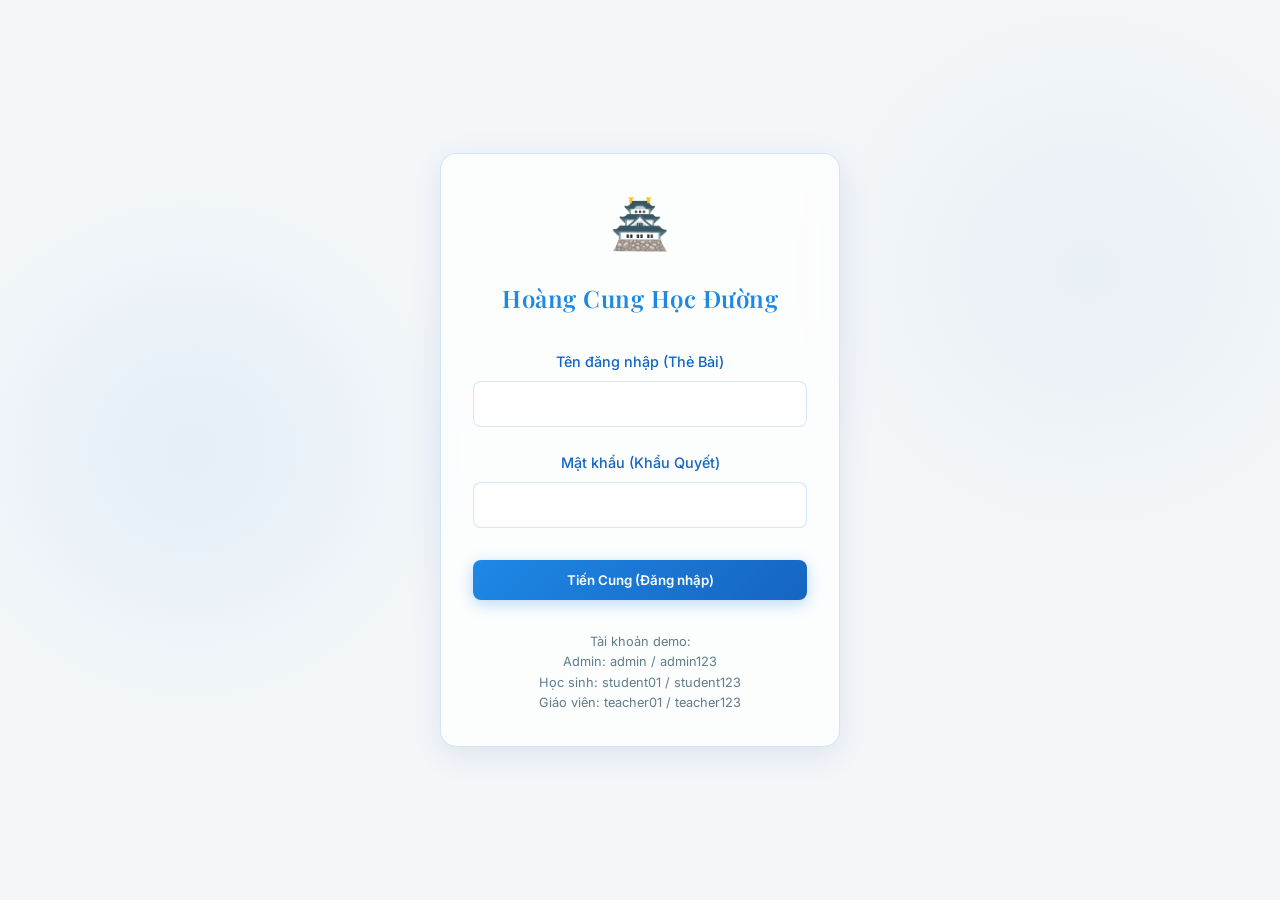
==== frontend/index.html @ 29618800 "Update frontend for Vercel deploy" ====
<!DOCTYPE html>
<html lang="vi">
<head>
    <meta charset="UTF-8">
    <meta name="viewport" content="width=device-width, initial-scale=1.0">
    <title>Đăng Nhập - Hoàng Cung Học Đường</title>
    <link rel="stylesheet" href="css/style.css">
    <style>
        .login-container {
            min-height: 100vh;
            display: flex;
            align-items: center;
            justify-content: center;
        }
        .login-box {
            width: 100%;
            max-width: 400px;
            text-align: center;
        }
        .logo-placeholder {
            font-size: 3rem;
            margin-bottom: 1rem;
        }
        .error-message {
            color: var(--danger);
            background: rgba(220, 53, 69, 0.1);
            padding: 0.75rem;
            border-radius: 8px;
            margin-bottom: 1.5rem;
            display: none;
            font-size: 0.9rem;
        }
    </style>
</head>
<body>

    <div class="login-container">
        <div class="glass-panel login-box animate-fade-in">
            <div class="logo-placeholder">🏯</div>
            <h2 class="mb-2">Hoàng Cung Học Đường</h2>
            
            <div id="errorMsg" class="error-message"></div>

            <form id="loginForm">
                <div class="input-group">
                    <label for="username">Tên đăng nhập (Thẻ Bài)</label>
                    <input type="text" id="username" required autocomplete="username">
                </div>
                
                <div class="input-group mb-2">
                    <label for="password">Mật khẩu (Khẩu Quyết)</label>
                    <input type="password" id="password" required autocomplete="current-password">
                </div>
                
                <button type="submit" class="btn btn-primary" style="width: 100%;">Tiến Cung (Đăng nhập)</button>
            </form>

            <p class="mt-2" style="font-size: 0.8rem; color: var(--text-muted);">
                Tài khoản demo:<br>
                Admin: admin / admin123<br>
                Học sinh: student01 / student123<br>
                Giáo viên: teacher01 / teacher123
            </p>
        </div>
    </div>

    <script src="js/api.js"></script>
    <script src="js/auth.js"></script>
</body>
</html>
---- frontend/css/style.css ----
@import url('https://fonts.googleapis.com/css2?family=Playfair+Display:ital,wght@0,400;0,600;0,700;1,400&family=Inter:wght@300;400;500;600&display=swap');

:root {
    --primary-color: #1E88E5; /* Edu Blue */
    --primary-dark: #1565C0;
    --primary-light: #E3F2FD;
    --bg-dark: #F4F7F9; /* Light Edu background */
    --bg-panel: rgba(255, 255, 255, 0.85);
    --text-main: #2C3E50;
    --text-muted: #607D8B;
    --accent-red: #E74C3C;
    --glass-bg: rgba(255, 255, 255, 0.7);
    --glass-border: rgba(30, 136, 229, 0.2);
    --glass-shadow: 0 8px 32px 0 rgba(31, 38, 135, 0.1);
    --danger: #dc3545;
    --success: #28a745;
}

* {
    margin: 0;
    padding: 0;
    box-sizing: border-box;
}

body {
    font-family: 'Inter', sans-serif;
    background-color: var(--bg-dark);
    background-image: 
        radial-gradient(circle at 15% 50%, rgba(30, 136, 229, 0.08), transparent 25%),
        radial-gradient(circle at 85% 30%, rgba(21, 101, 192, 0.05), transparent 25%);
    background-attachment: fixed;
    color: var(--text-main);
    min-height: 100vh;
    line-height: 1.6;
}

h1, h2, h3, h4, h5, h6 {
    font-family: 'Playfair Display', serif;
    color: var(--primary-color);
    font-weight: 600;
    letter-spacing: 0.5px;
}

/* Glassmorphism Panels */
.glass-panel {
    background: var(--glass-bg);
    backdrop-filter: blur(12px);
    -webkit-backdrop-filter: blur(12px);
    border: 1px solid var(--glass-border);
    box-shadow: var(--glass-shadow);
    border-radius: 16px;
    padding: 2rem;
}

/* Inputs & Buttons */
.input-group {
    margin-bottom: 1.5rem;
}

.input-group label {
    display: block;
    margin-bottom: 0.5rem;
    color: var(--primary-dark);
    font-size: 0.9rem;
    font-weight: 500;
}

input, select, textarea {
    width: 100%;
    padding: 0.75rem 1rem;
    background: rgba(255, 255, 255, 0.9);
    border: 1px solid var(--glass-border);
    border-radius: 8px;
    color: var(--text-main);
    font-family: 'Inter', sans-serif;
    font-size: 1rem;
    transition: all 0.3s ease;
}

input:focus, select:focus, textarea:focus {
    outline: none;
    border-color: var(--primary-color);
    box-shadow: 0 0 0 2px rgba(30, 136, 229, 0.2);
}

.btn {
    display: inline-block;
    padding: 0.75rem 1.5rem;
    border: none;
    border-radius: 8px;
    font-weight: 600;
    cursor: pointer;
    transition: all 0.3s ease;
    font-family: 'Inter', sans-serif;
    text-align: center;
}

.btn-primary {
    background: linear-gradient(135deg, var(--primary-color), var(--primary-dark));
    color: #FFFFFF;
    box-shadow: 0 4px 15px rgba(30, 136, 229, 0.3);
}

.btn-primary:hover {
    transform: translateY(-2px);
    box-shadow: 0 6px 20px rgba(30, 136, 229, 0.4);
    background: linear-gradient(135deg, #42A5F5, var(--primary-color));
}

.btn-secondary {
    background: transparent;
    border: 1px solid var(--primary-color);
    color: var(--primary-color);
}

.btn-secondary:hover {
    background: rgba(30, 136, 229, 0.1);
}

/* Layout */
.app-container {
    display: flex;
    min-height: 100vh;
}

.sidebar {
    width: 260px;
    background: var(--glass-bg);
    backdrop-filter: blur(12px);
    border-right: 1px solid var(--glass-border);
    display: flex;
    flex-direction: column;
}

.sidebar-header {
    padding: 2rem 1.5rem;
    text-align: center;
    border-bottom: 1px solid var(--glass-border);
}

.sidebar-header h2 {
    font-size: 1.5rem;
    margin-bottom: 0.5rem;
}

.sidebar-nav {
    flex: 1;
    padding: 1.5rem 0;
}

.nav-item {
    display: block;
    padding: 0.75rem 1.5rem;
    color: var(--text-muted);
    text-decoration: none;
    transition: all 0.3s;
    border-left: 3px solid transparent;
}

.nav-item:hover, .nav-item.active {
    background: rgba(30, 136, 229, 0.1);
    color: var(--primary-color);
    border-left-color: var(--primary-color);
}

.main-content {
    flex: 1;
    padding: 2rem;
    overflow-y: auto;
}

/* Topbar */
.topbar {
    display: flex;
    justify-content: space-between;
    align-items: center;
    margin-bottom: 2rem;
    padding-bottom: 1rem;
    border-bottom: 1px solid var(--glass-border);
}

.user-profile {
    display: flex;
    align-items: center;
    gap: 1rem;
}

.user-info {
    text-align: right;
}

.user-name {
    font-weight: 600;
    color: var(--primary-light);
}

.user-role {
    font-size: 0.8rem;
    color: var(--text-muted);
}

/* Dashboard Grid */
.grid-cards {
    display: grid;
    grid-template-columns: repeat(auto-fit, minmax(240px, 1fr));
    gap: 1.5rem;
    margin-bottom: 2rem;
}

.stat-card {
    padding: 1.5rem;
    display: flex;
    flex-direction: column;
    gap: 0.5rem;
}

.stat-value {
    font-size: 2.5rem;
    font-family: 'Playfair Display', serif;
    color: var(--primary-color);
    line-height: 1;
}

.stat-label {
    color: var(--text-muted);
    font-size: 0.9rem;
    text-transform: uppercase;
    letter-spacing: 1px;
}

/* Tables */
.table-container {
    overflow-x: auto;
}

table {
    width: 100%;
    border-collapse: collapse;
}

th, td {
    padding: 1rem;
    text-align: left;
    border-bottom: 1px solid rgba(30, 136, 229, 0.1);
}

th {
    color: var(--primary-color);
    font-family: 'Playfair Display', serif;
    font-weight: 600;
    text-transform: uppercase;
    font-size: 0.9rem;
    letter-spacing: 1px;
}

tr:hover td {
    background: rgba(30, 136, 229, 0.05);
}

/* Utilities */
.text-center { text-align: center; }
.mt-1 { margin-top: 1rem; }
.mt-2 { margin-top: 2rem; }
.mb-1 { margin-bottom: 1rem; }
.mb-2 { margin-bottom: 2rem; }
.d-flex { display: flex; }
.justify-between { justify-content: space-between; }
.align-center { align-items: center; }

/* Animations */
@keyframes fadeIn {
    from { opacity: 0; transform: translateY(10px); }
    to { opacity: 1; transform: translateY(0); }
}

.animate-fade-in {
    animation: fadeIn 0.5s ease forwards;
}

/* Rank Badges */
.rank-badge {
    display: inline-flex;
    align-items: center;
    gap: 0.5rem;
    padding: 0.25rem 0.75rem;
    border-radius: 20px;
    font-size: 0.85rem;
    font-weight: 600;
    background: rgba(0, 0, 0, 0.3);
    border: 1px solid;
}
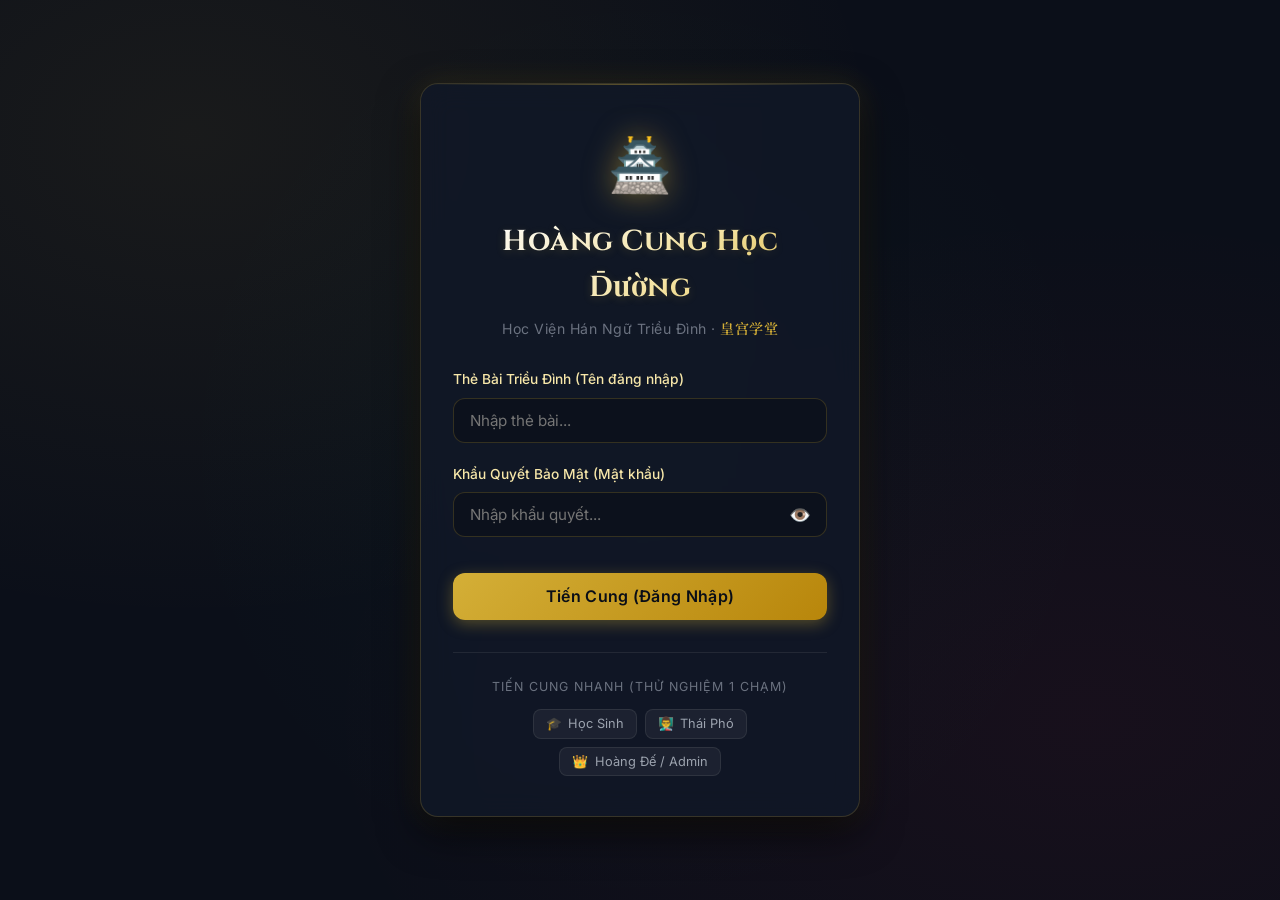
==== commit 91b13682: "feat: overhaul frontend with imperial Chinese theme, full API integration, and mobile responsiveness" ====
--- a/frontend/index.html
+++ b/frontend/index.html
@@ -2,68 +2,184 @@
 <html lang="vi">
 <head>
     <meta charset="UTF-8">
-    <meta name="viewport" content="width=device-width, initial-scale=1.0">
-    <title>Đăng Nhập - Hoàng Cung Học Đường</title>
+    <meta name="viewport" content="width=device-width, initial-scale=1.0, maximum-scale=1.0, user-scalable=no">
+    <title>Tiến Cung - Hoàng Cung Học Đường (Tiếng Trung)</title>
     <link rel="stylesheet" href="css/style.css">
     <style>
-        .login-container {
+        .login-wrapper {
             min-height: 100vh;
             display: flex;
             align-items: center;
             justify-content: center;
+            padding: 1.5rem;
+            position: relative;
         }
-        .login-box {
+
+        .login-card {
             width: 100%;
-            max-width: 400px;
+            max-width: 440px;
+            padding: 2.5rem 2rem;
             text-align: center;
+            background: rgba(17, 24, 39, 0.85);
+            border: 1px solid var(--border-color);
+            box-shadow: 0 15px 40px rgba(0, 0, 0, 0.7), 0 0 30px rgba(212, 175, 55, 0.15);
+            border-radius: var(--radius-lg);
+            position: relative;
         }
-        .logo-placeholder {
-            font-size: 3rem;
-            margin-bottom: 1rem;
+
+        .login-logo {
+            font-size: 3.2rem;
+            margin-bottom: 0.85rem;
+            filter: drop-shadow(0 0 15px rgba(212, 175, 55, 0.5));
+            animation: pulseGlow 3s infinite alternate;
         }
+
+        @keyframes pulseGlow {
+            0% { transform: scale(1); filter: drop-shadow(0 0 10px rgba(212, 175, 55, 0.3)); }
+            100% { transform: scale(1.04); filter: drop-shadow(0 0 20px rgba(212, 175, 55, 0.7)); }
+        }
+
+        .login-card h1 {
+            font-size: 1.8rem;
+            margin-bottom: 0.35rem;
+            background: linear-gradient(135deg, #FFF 10%, var(--gold-light) 60%, var(--gold-primary) 100%);
+            -webkit-background-clip: text;
+            -webkit-text-fill-color: transparent;
+        }
+
+        .login-subtitle {
+            font-size: 0.88rem;
+            color: var(--text-muted);
+            margin-bottom: 1.75rem;
+            letter-spacing: 0.5px;
+        }
+
+        .login-subtitle span {
+            color: var(--gold-primary);
+            font-weight: 600;
+        }
+
         .error-message {
-            color: var(--danger);
-            background: rgba(220, 53, 69, 0.1);
-            padding: 0.75rem;
-            border-radius: 8px;
+            color: #FB7185;
+            background: rgba(225, 29, 72, 0.15);
+            border: 1px solid rgba(225, 29, 72, 0.3);
+            padding: 0.75rem 1rem;
+            border-radius: var(--radius-md);
             margin-bottom: 1.5rem;
             display: none;
-            font-size: 0.9rem;
+            font-size: 0.88rem;
+            text-align: left;
+        }
+
+        .password-container {
+            position: relative;
+        }
+
+        .toggle-password {
+            position: absolute;
+            right: 12px;
+            top: 50%;
+            transform: translateY(-50%);
+            background: none;
+            border: none;
+            color: var(--text-muted);
+            cursor: pointer;
+            font-size: 1.1rem;
+            padding: 4px;
+        }
+
+        .demo-accounts {
+            margin-top: 2rem;
+            padding-top: 1.5rem;
+            border-top: 1px solid var(--border-subtle);
+        }
+
+        .demo-title {
+            font-size: 0.78rem;
+            color: var(--text-muted);
+            text-transform: uppercase;
+            letter-spacing: 1px;
+            margin-bottom: 0.75rem;
+        }
+
+        .demo-badges {
+            display: flex;
+            gap: 0.5rem;
+            justify-content: center;
+            flex-wrap: wrap;
+        }
+
+        .demo-btn {
+            background: rgba(255, 255, 255, 0.05);
+            border: 1px solid var(--border-subtle);
+            color: var(--text-secondary);
+            padding: 0.4rem 0.75rem;
+            border-radius: var(--radius-sm);
+            font-size: 0.8rem;
+            cursor: pointer;
+            transition: all 0.2s;
+            display: flex;
+            align-items: center;
+            gap: 0.4rem;
+        }
+
+        .demo-btn:hover {
+            background: rgba(212, 175, 55, 0.15);
+            border-color: var(--gold-primary);
+            color: var(--gold-light);
+            transform: translateY(-1px);
         }
     </style>
 </head>
 <body>
 
-    <div class="login-container">
-        <div class="glass-panel login-box animate-fade-in">
-            <div class="logo-placeholder">🏯</div>
-            <h2 class="mb-2">Hoàng Cung Học Đường</h2>
-            
+    <div class="login-wrapper">
+        <div class="glass-panel login-card animate-fade-in">
+            <div class="login-logo">🏯</div>
+            <h1>Hoàng Cung Học Đường</h1>
+            <p class="login-subtitle">Học Viện Hán Ngữ Triều Đình · <span class="hanzi">皇宫学堂</span></p>
+
             <div id="errorMsg" class="error-message"></div>
 
             <form id="loginForm">
                 <div class="input-group">
-                    <label for="username">Tên đăng nhập (Thẻ Bài)</label>
-                    <input type="text" id="username" required autocomplete="username">
+                    <label for="username">Thẻ Bài Triều Đình (Tên đăng nhập)</label>
+                    <input type="text" id="username" placeholder="Nhập thẻ bài..." required autocomplete="username">
                 </div>
-                
-                <div class="input-group mb-2">
-                    <label for="password">Mật khẩu (Khẩu Quyết)</label>
-                    <input type="password" id="password" required autocomplete="current-password">
+
+                <div class="input-group">
+                    <label for="password">Khẩu Quyết Bảo Mật (Mật khẩu)</label>
+                    <div class="password-container">
+                        <input type="password" id="password" placeholder="Nhập khẩu quyết..." required autocomplete="current-password">
+                        <button type="button" class="toggle-password" onclick="togglePasswordVisibility()" title="Ẩn/Hiện mật khẩu">
+                            <span id="togglePassIcon">👁️</span>
+                        </button>
+                    </div>
                 </div>
-                
-                <button type="submit" class="btn btn-primary" style="width: 100%;">Tiến Cung (Đăng nhập)</button>
+
+                <button type="submit" class="btn btn-primary btn-block" style="padding: 0.85rem; font-size: 1rem; margin-top: 1rem;">
+                    <span>Tiến Cung (Đăng Nhập)</span>
+                </button>
             </form>
 
-            <p class="mt-2" style="font-size: 0.8rem; color: var(--text-muted);">
-                Tài khoản demo:<br>
-                Admin: admin / admin123<br>
-                Học sinh: student01 / student123<br>
-                Giáo viên: teacher01 / teacher123
-            </p>
+            <div class="demo-accounts">
+                <div class="demo-title">Tiến Cung Nhanh (Thử Nghiệm 1 Chạm)</div>
+                <div class="demo-badges">
+                    <button class="demo-btn" onclick="quickLogin('student01', 'student123')">
+                        <span>🎓</span> Học Sinh
+                    </button>
+                    <button class="demo-btn" onclick="quickLogin('teacher01', 'teacher123')">
+                        <span>👨‍🏫</span> Thái Phó
+                    </button>
+                    <button class="demo-btn" onclick="quickLogin('admin', 'admin123')">
+                        <span>👑</span> Hoàng Đế / Admin
+                    </button>
+                </div>
+            </div>
         </div>
     </div>
 
+    <script src="config.js"></script>
     <script src="js/api.js"></script>
     <script src="js/auth.js"></script>
 </body>
--- a/frontend/css/style.css
+++ b/frontend/css/style.css
@@ -1,291 +1,926 @@
-@import url('https://fonts.googleapis.com/css2?family=Playfair+Display:ital,wght@0,400;0,600;0,700;1,400&family=Inter:wght@300;400;500;600&display=swap');
+@import url('https://fonts.googleapis.com/css2?family=Cinzel:wght@500;600;700;800&family=Inter:wght@300;400;500;600;700&family=Noto+Serif+SC:wght@500;600;700&family=Playfair+Display:ital,wght@0,600;0,700;1,600&display=swap');
 
 :root {
-    --primary-color: #1E88E5; /* Edu Blue */
-    --primary-dark: #1565C0;
-    --primary-light: #E3F2FD;
-    --bg-dark: #F4F7F9; /* Light Edu background */
-    --bg-panel: rgba(255, 255, 255, 0.85);
-    --text-main: #2C3E50;
-    --text-muted: #607D8B;
-    --accent-red: #E74C3C;
-    --glass-bg: rgba(255, 255, 255, 0.7);
-    --glass-border: rgba(30, 136, 229, 0.2);
-    --glass-shadow: 0 8px 32px 0 rgba(31, 38, 135, 0.1);
-    --danger: #dc3545;
-    --success: #28a745;
-}
-
+    /* Imperial Theme Palette */
+    --bg-main: #0B0F19;
+    --bg-secondary: #111827;
+    --bg-card: rgba(17, 24, 39, 0.78);
+    --bg-card-hover: rgba(28, 36, 56, 0.88);
+    --bg-glass: rgba(17, 24, 39, 0.72);
+    --bg-glass-light: rgba(255, 255, 255, 0.05);
+
+    --gold-primary: #D4AF37;
+    --gold-light: #F7E7A9;
+    --gold-dark: #9A7B1C;
+    --gold-glow: rgba(212, 175, 55, 0.35);
+    
+    --crimson: #E11D48;
+    --crimson-glow: rgba(225, 29, 72, 0.3);
+    --jade: #10B981;
+    --jade-glow: rgba(16, 185, 129, 0.25);
+    --amber: #F59E0B;
+    --blue: #3B82F6;
+    --purple: #8B5CF6;
+
+    --text-primary: #F3F4F6;
+    --text-secondary: #9CA3AF;
+    --text-muted: #6B7280;
+    --text-gold: #FCD34D;
+
+    --border-color: rgba(212, 175, 55, 0.2);
+    --border-glow: 0 0 15px rgba(212, 175, 55, 0.15);
+    --border-subtle: rgba(255, 255, 255, 0.08);
+
+    --radius-sm: 8px;
+    --radius-md: 12px;
+    --radius-lg: 18px;
+    --radius-full: 9999px;
+
+    --shadow-sm: 0 2px 8px rgba(0, 0, 0, 0.3);
+    --shadow-md: 0 8px 24px rgba(0, 0, 0, 0.45);
+    --shadow-gold: 0 4px 20px rgba(212, 175, 55, 0.2);
+
+    --sidebar-width: 270px;
+    --topbar-height: 70px;
+    --mobile-nav-height: 64px;
+}
+
+/* Base Reset & Typography */
 * {
     margin: 0;
     padding: 0;
     box-sizing: border-box;
-}
-
-body {
-    font-family: 'Inter', sans-serif;
-    background-color: var(--bg-dark);
+    -webkit-tap-highlight-color: transparent;
+}
+
+html, body {
+    width: 100%;
+    min-height: 100vh;
+    font-family: 'Inter', -apple-system, BlinkMacSystemFont, "Segoe UI", Roboto, sans-serif;
+    background-color: var(--bg-main);
+    color: var(--text-primary);
+    line-height: 1.6;
     background-image: 
-        radial-gradient(circle at 15% 50%, rgba(30, 136, 229, 0.08), transparent 25%),
-        radial-gradient(circle at 85% 30%, rgba(21, 101, 192, 0.05), transparent 25%);
+        radial-gradient(ellipse at 15% 15%, rgba(212, 175, 55, 0.07) 0%, transparent 45%),
+        radial-gradient(ellipse at 85% 80%, rgba(225, 29, 72, 0.06) 0%, transparent 50%),
+        radial-gradient(circle at 50% 50%, rgba(16, 185, 129, 0.03) 0%, transparent 60%);
     background-attachment: fixed;
-    color: var(--text-main);
+    overflow-x: hidden;
+}
+
+h1, h2, h3, h4, h5, h6, .royal-title {
+    font-family: 'Cinzel', 'Playfair Display', serif;
+    font-weight: 700;
+    letter-spacing: 0.5px;
+    color: var(--gold-light);
+    text-shadow: 0 2px 10px rgba(212, 175, 55, 0.2);
+}
+
+.hanzi {
+    font-family: 'Noto Serif SC', serif;
+    font-weight: 600;
+}
+
+a {
+    color: inherit;
+    text-decoration: none;
+}
+
+button, input, select, textarea {
+    font-family: inherit;
+}
+
+/* Glass Panels */
+.glass-panel {
+    background: var(--bg-card);
+    backdrop-filter: blur(14px);
+    -webkit-backdrop-filter: blur(14px);
+    border: 1px solid var(--border-color);
+    box-shadow: var(--shadow-md);
+    border-radius: var(--radius-lg);
+    padding: 1.5rem;
+    position: relative;
+    overflow: hidden;
+    transition: transform 0.25s ease, border-color 0.25s ease, box-shadow 0.25s ease;
+}
+
+.glass-panel::before {
+    content: '';
+    position: absolute;
+    top: 0; left: 0; right: 0;
+    height: 1px;
+    background: linear-gradient(90deg, transparent, rgba(212, 175, 55, 0.4), transparent);
+}
+
+.glass-panel:hover {
+    border-color: rgba(212, 175, 55, 0.35);
+}
+
+/* App Container Layout */
+.app-container {
+    display: flex;
     min-height: 100vh;
-    line-height: 1.6;
-}
-
-h1, h2, h3, h4, h5, h6 {
-    font-family: 'Playfair Display', serif;
-    color: var(--primary-color);
+    width: 100%;
+}
+
+/* Desktop Sidebar */
+.sidebar {
+    width: var(--sidebar-width);
+    background: rgba(13, 17, 26, 0.94);
+    backdrop-filter: blur(18px);
+    -webkit-backdrop-filter: blur(18px);
+    border-right: 1px solid var(--border-color);
+    display: flex;
+    flex-direction: column;
+    position: fixed;
+    top: 0;
+    bottom: 0;
+    left: 0;
+    z-index: 100;
+    transition: transform 0.3s cubic-bezier(0.4, 0, 0.2, 1);
+}
+
+.sidebar-header {
+    padding: 1.75rem 1.5rem;
+    display: flex;
+    align-items: center;
+    gap: 1rem;
+    border-bottom: 1px solid var(--border-subtle);
+    background: linear-gradient(180deg, rgba(212, 175, 55, 0.08) 0%, transparent 100%);
+}
+
+.sidebar-logo-icon {
+    font-size: 2.2rem;
+    filter: drop-shadow(0 0 10px rgba(212, 175, 55, 0.4));
+}
+
+.sidebar-brand h2 {
+    font-size: 1.15rem;
+    line-height: 1.25;
+    background: linear-gradient(135deg, #FFF 20%, var(--gold-light) 60%, var(--gold-primary) 100%);
+    -webkit-background-clip: text;
+    -webkit-text-fill-color: transparent;
+}
+
+.sidebar-brand span {
+    font-size: 0.75rem;
+    color: var(--text-muted);
+    letter-spacing: 1px;
+    text-transform: uppercase;
+}
+
+.sidebar-nav {
+    flex: 1;
+    padding: 1.25rem 0.85rem;
+    display: flex;
+    flex-direction: column;
+    gap: 0.35rem;
+    overflow-y: auto;
+}
+
+.nav-item {
+    display: flex;
+    align-items: center;
+    gap: 0.9rem;
+    padding: 0.85rem 1.1rem;
+    color: var(--text-secondary);
+    border-radius: var(--radius-md);
+    font-weight: 500;
+    font-size: 0.93rem;
+    transition: all 0.2s ease;
+    border: 1px solid transparent;
+}
+
+.nav-item .nav-icon {
+    font-size: 1.25rem;
+    width: 24px;
+    text-align: center;
+}
+
+.nav-item:hover {
+    background: rgba(212, 175, 55, 0.08);
+    color: var(--gold-light);
+    border-color: rgba(212, 175, 55, 0.15);
+    transform: translateX(3px);
+}
+
+.nav-item.active {
+    background: linear-gradient(90deg, rgba(212, 175, 55, 0.18) 0%, rgba(212, 175, 55, 0.05) 100%);
+    color: var(--gold-light);
+    border-color: rgba(212, 175, 55, 0.35);
+    box-shadow: 0 0 15px rgba(212, 175, 55, 0.1);
     font-weight: 600;
+}
+
+.sidebar-footer {
+    padding: 1.2rem;
+    border-top: 1px solid var(--border-subtle);
+}
+
+/* Main Content Area */
+.main-content {
+    flex: 1;
+    margin-left: var(--sidebar-width);
+    padding: 1.75rem 2.25rem 5rem 2.25rem;
+    min-height: 100vh;
+    max-width: 1400px;
+}
+
+/* Topbar */
+.topbar {
+    display: flex;
+    justify-content: space-between;
+    align-items: center;
+    padding-bottom: 1.5rem;
+    margin-bottom: 2rem;
+    border-bottom: 1px solid var(--border-color);
+}
+
+.topbar-left {
+    display: flex;
+    align-items: center;
+    gap: 1rem;
+}
+
+.menu-toggle {
+    display: none;
+    background: rgba(255, 255, 255, 0.06);
+    border: 1px solid var(--border-subtle);
+    color: var(--gold-light);
+    width: 42px;
+    height: 42px;
+    border-radius: var(--radius-md);
+    cursor: pointer;
+    font-size: 1.25rem;
+    align-items: center;
+    justify-content: center;
+}
+
+.topbar-title h1 {
+    font-size: 1.65rem;
+    display: flex;
+    align-items: center;
+    gap: 0.6rem;
+}
+
+.topbar-title p {
+    font-size: 0.85rem;
+    color: var(--text-muted);
+}
+
+.topbar-right {
+    display: flex;
+    align-items: center;
+    gap: 1.2rem;
+}
+
+/* Notifications Button */
+.notif-btn {
+    position: relative;
+    background: rgba(255, 255, 255, 0.06);
+    border: 1px solid var(--border-color);
+    width: 42px;
+    height: 42px;
+    border-radius: 50%;
+    color: var(--gold-light);
+    cursor: pointer;
+    display: flex;
+    align-items: center;
+    justify-content: center;
+    font-size: 1.2rem;
+    transition: all 0.2s;
+}
+
+.notif-btn:hover {
+    background: rgba(212, 175, 55, 0.15);
+    border-color: var(--gold-primary);
+}
+
+.notif-badge {
+    position: absolute;
+    top: -2px;
+    right: -2px;
+    background: var(--crimson);
+    color: #fff;
+    font-size: 0.65rem;
+    font-weight: 700;
+    min-width: 18px;
+    height: 18px;
+    border-radius: 9px;
+    display: flex;
+    align-items: center;
+    justify-content: center;
+    padding: 0 4px;
+    box-shadow: 0 0 8px var(--crimson-glow);
+}
+
+/* User Profile Badge in Topbar */
+.user-profile {
+    display: flex;
+    align-items: center;
+    gap: 0.85rem;
+    background: rgba(255, 255, 255, 0.04);
+    padding: 0.45rem 0.9rem;
+    border-radius: var(--radius-full);
+    border: 1px solid var(--border-subtle);
+}
+
+.user-avatar {
+    width: 38px;
+    height: 38px;
+    border-radius: 50%;
+    background: linear-gradient(135deg, var(--gold-dark), var(--gold-primary));
+    display: flex;
+    align-items: center;
+    justify-content: center;
+    font-size: 1.2rem;
+    border: 2px solid var(--gold-primary);
+    box-shadow: 0 0 10px rgba(212, 175, 55, 0.3);
+}
+
+.user-meta {
+    text-align: right;
+}
+
+.user-meta .name {
+    font-size: 0.9rem;
+    font-weight: 600;
+    color: var(--text-primary);
+}
+
+.user-meta .role {
+    font-size: 0.72rem;
+    color: var(--gold-primary);
+    text-transform: uppercase;
     letter-spacing: 0.5px;
 }
 
-/* Glassmorphism Panels */
-.glass-panel {
-    background: var(--glass-bg);
-    backdrop-filter: blur(12px);
-    -webkit-backdrop-filter: blur(12px);
-    border: 1px solid var(--glass-border);
-    box-shadow: var(--glass-shadow);
-    border-radius: 16px;
-    padding: 2rem;
-}
-
-/* Inputs & Buttons */
+/* Stat Cards Grid */
+.grid-cards {
+    display: grid;
+    grid-template-columns: repeat(auto-fit, minmax(220px, 1fr));
+    gap: 1.25rem;
+    margin-bottom: 2rem;
+}
+
+.stat-card {
+    display: flex;
+    align-items: center;
+    gap: 1.25rem;
+    padding: 1.35rem;
+    position: relative;
+}
+
+.stat-icon {
+    width: 52px;
+    height: 52px;
+    border-radius: var(--radius-md);
+    background: rgba(212, 175, 55, 0.1);
+    border: 1px solid rgba(212, 175, 55, 0.25);
+    display: flex;
+    align-items: center;
+    justify-content: center;
+    font-size: 1.7rem;
+    flex-shrink: 0;
+}
+
+.stat-info {
+    flex: 1;
+}
+
+.stat-label {
+    font-size: 0.8rem;
+    color: var(--text-muted);
+    text-transform: uppercase;
+    letter-spacing: 0.8px;
+    margin-bottom: 0.25rem;
+}
+
+.stat-value {
+    font-size: 2rem;
+    font-family: 'Cinzel', serif;
+    font-weight: 700;
+    color: var(--gold-light);
+    line-height: 1.1;
+}
+
+/* Rank Badge & Crown */
+.rank-badge {
+    display: inline-flex;
+    align-items: center;
+    gap: 0.45rem;
+    padding: 0.3rem 0.85rem;
+    border-radius: var(--radius-full);
+    font-size: 0.85rem;
+    font-weight: 600;
+    background: rgba(212, 175, 55, 0.12);
+    border: 1px solid var(--gold-primary);
+    color: var(--gold-light);
+    box-shadow: 0 0 10px rgba(212, 175, 55, 0.15);
+}
+
+.rank-badge.sm {
+    padding: 0.2rem 0.6rem;
+    font-size: 0.75rem;
+}
+
+/* Buttons */
+.btn {
+    display: inline-flex;
+    align-items: center;
+    justify-content: center;
+    gap: 0.5rem;
+    padding: 0.7rem 1.4rem;
+    font-size: 0.92rem;
+    font-weight: 600;
+    border-radius: var(--radius-md);
+    border: none;
+    cursor: pointer;
+    transition: all 0.2s ease;
+    text-decoration: none;
+    letter-spacing: 0.3px;
+}
+
+.btn:active {
+    transform: scale(0.97);
+}
+
+.btn-primary {
+    background: linear-gradient(135deg, #D4AF37 0%, #B8860B 100%);
+    color: #0A0E17;
+    box-shadow: 0 4px 15px rgba(212, 175, 55, 0.35);
+}
+
+.btn-primary:hover {
+    background: linear-gradient(135deg, #F3E5AB 0%, #D4AF37 100%);
+    box-shadow: 0 6px 20px rgba(212, 175, 55, 0.5);
+    transform: translateY(-2px);
+}
+
+.btn-secondary {
+    background: rgba(255, 255, 255, 0.06);
+    border: 1px solid var(--border-color);
+    color: var(--gold-light);
+}
+
+.btn-secondary:hover {
+    background: rgba(212, 175, 55, 0.12);
+    border-color: var(--gold-primary);
+    color: #FFF;
+}
+
+.btn-danger {
+    background: linear-gradient(135deg, #E11D48 0%, #9F1239 100%);
+    color: #FFF;
+    box-shadow: 0 4px 15px var(--crimson-glow);
+}
+
+.btn-danger:hover {
+    background: linear-gradient(135deg, #F43F5E 0%, #E11D48 100%);
+}
+
+.btn-success {
+    background: linear-gradient(135deg, #10B981 0%, #047857 100%);
+    color: #FFF;
+    box-shadow: 0 4px 15px var(--jade-glow);
+}
+
+.btn-sm {
+    padding: 0.4rem 0.85rem;
+    font-size: 0.82rem;
+    border-radius: var(--radius-sm);
+}
+
+.btn-block {
+    width: 100%;
+}
+
+/* Inputs & Form Elements */
 .input-group {
-    margin-bottom: 1.5rem;
+    margin-bottom: 1.25rem;
+    text-align: left;
 }
 
 .input-group label {
     display: block;
-    margin-bottom: 0.5rem;
-    color: var(--primary-dark);
-    font-size: 0.9rem;
+    margin-bottom: 0.45rem;
+    font-size: 0.86rem;
     font-weight: 500;
-}
-
-input, select, textarea {
+    color: var(--gold-light);
+}
+
+input[type="text"],
+input[type="password"],
+input[type="number"],
+input[type="date"],
+input[type="datetime-local"],
+select,
+textarea {
     width: 100%;
     padding: 0.75rem 1rem;
-    background: rgba(255, 255, 255, 0.9);
-    border: 1px solid var(--glass-border);
-    border-radius: 8px;
-    color: var(--text-main);
-    font-family: 'Inter', sans-serif;
-    font-size: 1rem;
-    transition: all 0.3s ease;
+    background: rgba(13, 17, 26, 0.75);
+    border: 1px solid var(--border-color);
+    border-radius: var(--radius-md);
+    color: var(--text-primary);
+    font-size: 0.95rem;
+    outline: none;
+    transition: all 0.25s ease;
 }
 
 input:focus, select:focus, textarea:focus {
-    outline: none;
-    border-color: var(--primary-color);
-    box-shadow: 0 0 0 2px rgba(30, 136, 229, 0.2);
-}
-
-.btn {
-    display: inline-block;
-    padding: 0.75rem 1.5rem;
-    border: none;
-    border-radius: 8px;
-    font-weight: 600;
-    cursor: pointer;
-    transition: all 0.3s ease;
-    font-family: 'Inter', sans-serif;
-    text-align: center;
-}
-
-.btn-primary {
-    background: linear-gradient(135deg, var(--primary-color), var(--primary-dark));
-    color: #FFFFFF;
-    box-shadow: 0 4px 15px rgba(30, 136, 229, 0.3);
-}
-
-.btn-primary:hover {
-    transform: translateY(-2px);
-    box-shadow: 0 6px 20px rgba(30, 136, 229, 0.4);
-    background: linear-gradient(135deg, #42A5F5, var(--primary-color));
-}
-
-.btn-secondary {
-    background: transparent;
-    border: 1px solid var(--primary-color);
-    color: var(--primary-color);
-}
-
-.btn-secondary:hover {
-    background: rgba(30, 136, 229, 0.1);
-}
-
-/* Layout */
-.app-container {
-    display: flex;
-    min-height: 100vh;
-}
-
-.sidebar {
-    width: 260px;
-    background: var(--glass-bg);
-    backdrop-filter: blur(12px);
-    border-right: 1px solid var(--glass-border);
-    display: flex;
-    flex-direction: column;
-}
-
-.sidebar-header {
-    padding: 2rem 1.5rem;
-    text-align: center;
-    border-bottom: 1px solid var(--glass-border);
-}
-
-.sidebar-header h2 {
-    font-size: 1.5rem;
-    margin-bottom: 0.5rem;
-}
-
-.sidebar-nav {
-    flex: 1;
-    padding: 1.5rem 0;
-}
-
-.nav-item {
-    display: block;
-    padding: 0.75rem 1.5rem;
-    color: var(--text-muted);
-    text-decoration: none;
-    transition: all 0.3s;
-    border-left: 3px solid transparent;
-}
-
-.nav-item:hover, .nav-item.active {
-    background: rgba(30, 136, 229, 0.1);
-    color: var(--primary-color);
-    border-left-color: var(--primary-color);
-}
-
-.main-content {
-    flex: 1;
-    padding: 2rem;
-    overflow-y: auto;
-}
-
-/* Topbar */
-.topbar {
-    display: flex;
-    justify-content: space-between;
-    align-items: center;
-    margin-bottom: 2rem;
-    padding-bottom: 1rem;
-    border-bottom: 1px solid var(--glass-border);
-}
-
-.user-profile {
-    display: flex;
-    align-items: center;
-    gap: 1rem;
-}
-
-.user-info {
-    text-align: right;
-}
-
-.user-name {
-    font-weight: 600;
-    color: var(--primary-light);
-}
-
-.user-role {
-    font-size: 0.8rem;
-    color: var(--text-muted);
-}
-
-/* Dashboard Grid */
-.grid-cards {
-    display: grid;
-    grid-template-columns: repeat(auto-fit, minmax(240px, 1fr));
-    gap: 1.5rem;
-    margin-bottom: 2rem;
-}
-
-.stat-card {
-    padding: 1.5rem;
-    display: flex;
-    flex-direction: column;
-    gap: 0.5rem;
-}
-
-.stat-value {
-    font-size: 2.5rem;
-    font-family: 'Playfair Display', serif;
-    color: var(--primary-color);
-    line-height: 1;
-}
-
-.stat-label {
-    color: var(--text-muted);
-    font-size: 0.9rem;
-    text-transform: uppercase;
-    letter-spacing: 1px;
+    border-color: var(--gold-primary);
+    box-shadow: 0 0 12px var(--gold-glow);
+    background: rgba(13, 17, 26, 0.95);
+}
+
+select option {
+    background: var(--bg-secondary);
+    color: var(--text-primary);
 }
 
 /* Tables */
 .table-container {
+    width: 100%;
     overflow-x: auto;
+    -webkit-overflow-scrolling: touch;
+    border-radius: var(--radius-md);
+    border: 1px solid var(--border-subtle);
 }
 
 table {
     width: 100%;
     border-collapse: collapse;
-}
-
-th, td {
-    padding: 1rem;
     text-align: left;
-    border-bottom: 1px solid rgba(30, 136, 229, 0.1);
+    white-space: nowrap;
+}
+
+thead {
+    background: rgba(212, 175, 55, 0.08);
 }
 
 th {
-    color: var(--primary-color);
-    font-family: 'Playfair Display', serif;
+    padding: 1rem 1.1rem;
+    font-family: 'Cinzel', serif;
+    font-size: 0.85rem;
     font-weight: 600;
-    text-transform: uppercase;
-    font-size: 0.9rem;
-    letter-spacing: 1px;
-}
-
-tr:hover td {
-    background: rgba(30, 136, 229, 0.05);
-}
-
-/* Utilities */
+    color: var(--gold-light);
+    letter-spacing: 0.5px;
+    border-bottom: 1px solid var(--border-color);
+}
+
+td {
+    padding: 1rem 1.1rem;
+    font-size: 0.92rem;
+    border-bottom: 1px solid var(--border-subtle);
+    color: var(--text-primary);
+}
+
+tbody tr {
+    transition: background-color 0.15s ease;
+}
+
+tbody tr:hover {
+    background: rgba(212, 175, 55, 0.05);
+}
+
+tbody tr:last-child td {
+    border-bottom: none;
+}
+
+/* Status Badges */
+.badge {
+    display: inline-flex;
+    align-items: center;
+    gap: 0.35rem;
+    padding: 0.25rem 0.65rem;
+    border-radius: var(--radius-full);
+    font-size: 0.78rem;
+    font-weight: 600;
+}
+
+.badge-success { background: rgba(16, 185, 129, 0.15); color: #34D399; border: 1px solid rgba(16, 185, 129, 0.3); }
+.badge-warning { background: rgba(245, 158, 11, 0.15); color: #FBBF24; border: 1px solid rgba(245, 158, 11, 0.3); }
+.badge-danger { background: rgba(225, 29, 72, 0.15); color: #FB7185; border: 1px solid rgba(225, 29, 72, 0.3); }
+.badge-info { background: rgba(59, 130, 246, 0.15); color: #60A5FA; border: 1px solid rgba(59, 130, 246, 0.3); }
+.badge-gold { background: rgba(212, 175, 55, 0.18); color: var(--gold-light); border: 1px solid var(--gold-primary); }
+
+/* Progress Bar */
+.progress-container {
+    width: 100%;
+    height: 10px;
+    background: rgba(255, 255, 255, 0.08);
+    border-radius: var(--radius-full);
+    overflow: hidden;
+    position: relative;
+    border: 1px solid var(--border-subtle);
+}
+
+.progress-bar-fill {
+    height: 100%;
+    background: linear-gradient(90deg, #D4AF37, #FBBF24);
+    box-shadow: 0 0 10px rgba(212, 175, 55, 0.5);
+    border-radius: var(--radius-full);
+    transition: width 1s cubic-bezier(0.4, 0, 0.2, 1);
+}
+
+/* Modals */
+.modal-overlay {
+    display: none;
+    position: fixed;
+    top: 0; left: 0; right: 0; bottom: 0;
+    background: rgba(5, 8, 15, 0.85);
+    backdrop-filter: blur(10px);
+    -webkit-backdrop-filter: blur(10px);
+    z-index: 1000;
+    align-items: center;
+    justify-content: center;
+    padding: 1.5rem;
+    animation: fadeIn 0.2s ease;
+}
+
+.modal-content {
+    background: var(--bg-secondary);
+    border: 1px solid var(--gold-primary);
+    border-radius: var(--radius-lg);
+    width: 100%;
+    max-width: 650px;
+    max-height: 90vh;
+    overflow-y: auto;
+    padding: 2rem;
+    box-shadow: 0 20px 50px rgba(0, 0, 0, 0.7), 0 0 25px rgba(212, 175, 55, 0.2);
+    position: relative;
+    animation: slideUp 0.25s cubic-bezier(0.16, 1, 0.3, 1);
+}
+
+.modal-header {
+    display: flex;
+    justify-content: space-between;
+    align-items: center;
+    margin-bottom: 1.5rem;
+    padding-bottom: 0.85rem;
+    border-bottom: 1px solid var(--border-color);
+}
+
+.modal-header h2 {
+    font-size: 1.4rem;
+}
+
+.modal-close-btn {
+    background: transparent;
+    border: none;
+    color: var(--text-muted);
+    font-size: 1.5rem;
+    cursor: pointer;
+    line-height: 1;
+    transition: color 0.2s;
+}
+
+.modal-close-btn:hover {
+    color: var(--crimson);
+}
+
+/* Tabs */
+.tabs-nav {
+    display: flex;
+    gap: 0.5rem;
+    border-bottom: 1px solid var(--border-color);
+    margin-bottom: 1.5rem;
+    overflow-x: auto;
+    padding-bottom: 0.25rem;
+}
+
+.tab-btn {
+    background: transparent;
+    border: none;
+    padding: 0.75rem 1.25rem;
+    color: var(--text-secondary);
+    font-weight: 600;
+    font-size: 0.95rem;
+    cursor: pointer;
+    border-bottom: 2px solid transparent;
+    transition: all 0.2s;
+    white-space: nowrap;
+}
+
+.tab-btn:hover {
+    color: var(--gold-light);
+}
+
+.tab-btn.active {
+    color: var(--gold-light);
+    border-bottom-color: var(--gold-primary);
+    text-shadow: 0 0 10px rgba(212, 175, 55, 0.3);
+}
+
+.tab-content {
+    display: none;
+}
+
+.tab-content.active {
+    display: block;
+    animation: fadeIn 0.3s ease;
+}
+
+/* Toast Notifications Container */
+#toastContainer {
+    position: fixed;
+    top: 20px;
+    right: 20px;
+    z-index: 9999;
+    display: flex;
+    flex-direction: column;
+    gap: 0.75rem;
+    max-width: 380px;
+    width: calc(100% - 40px);
+    pointer-events: none;
+}
+
+.toast {
+    background: rgba(17, 24, 39, 0.95);
+    border: 1px solid var(--border-color);
+    border-radius: var(--radius-md);
+    padding: 0.9rem 1.2rem;
+    color: var(--text-primary);
+    box-shadow: 0 10px 30px rgba(0, 0, 0, 0.5);
+    backdrop-filter: blur(12px);
+    display: flex;
+    align-items: center;
+    gap: 0.8rem;
+    pointer-events: auto;
+    animation: toastIn 0.3s cubic-bezier(0.16, 1, 0.3, 1) forwards;
+    transition: all 0.25s ease;
+}
+
+.toast.toast-success { border-color: var(--jade); }
+.toast.toast-success .toast-icon { color: var(--jade); }
+.toast.toast-error { border-color: var(--crimson); }
+.toast.toast-error .toast-icon { color: var(--crimson); }
+.toast.toast-info { border-color: var(--gold-primary); }
+.toast.toast-info .toast-icon { color: var(--gold-primary); }
+
+.toast-body {
+    flex: 1;
+    font-size: 0.88rem;
+}
+
+/* Mobile Bottom Navigation Bar */
+.mobile-bottom-nav {
+    display: none;
+    position: fixed;
+    bottom: 0;
+    left: 0;
+    right: 0;
+    height: var(--mobile-nav-height);
+    background: rgba(13, 17, 26, 0.96);
+    backdrop-filter: blur(20px);
+    -webkit-backdrop-filter: blur(20px);
+    border-top: 1px solid var(--border-color);
+    z-index: 95;
+    justify-content: space-around;
+    align-items: center;
+    padding: 0 0.5rem;
+}
+
+.mobile-nav-link {
+    display: flex;
+    flex-direction: column;
+    align-items: center;
+    justify-content: center;
+    gap: 0.2rem;
+    color: var(--text-muted);
+    font-size: 0.72rem;
+    font-weight: 500;
+    padding: 0.4rem 0.6rem;
+    border-radius: var(--radius-sm);
+    transition: color 0.2s;
+    min-width: 55px;
+}
+
+.mobile-nav-link .nav-icon {
+    font-size: 1.25rem;
+}
+
+.mobile-nav-link.active, .mobile-nav-link:hover {
+    color: var(--gold-light);
+}
+
+.mobile-nav-link.active .nav-icon {
+    filter: drop-shadow(0 0 6px rgba(212, 175, 55, 0.5));
+}
+
+/* Backdrop for Mobile Drawer */
+.drawer-backdrop {
+    display: none;
+    position: fixed;
+    top: 0; left: 0; right: 0; bottom: 0;
+    background: rgba(0, 0, 0, 0.6);
+    backdrop-filter: blur(4px);
+    z-index: 99;
+}
+
+.drawer-backdrop.active {
+    display: block;
+}
+
+/* Animations */
+@keyframes fadeIn {
+    from { opacity: 0; }
+    to { opacity: 1; }
+}
+
+@keyframes slideUp {
+    from { opacity: 0; transform: translateY(20px); }
+    to { opacity: 1; transform: translateY(0); }
+}
+
+@keyframes toastIn {
+    from { opacity: 0; transform: translateX(50px); }
+    to { opacity: 1; transform: translateX(0); }
+}
+
+.animate-fade-in {
+    animation: fadeIn 0.4s ease forwards;
+}
+
+/* Flex & Utility */
+.d-flex { display: flex; }
+.flex-column { flex-direction: column; }
+.justify-between { justify-content: space-between; }
+.justify-center { justify-content: center; }
+.align-center { align-items: center; }
+.gap-1 { gap: 1rem; }
+.gap-2 { gap: 2rem; }
 .text-center { text-align: center; }
+.text-right { text-align: right; }
+.w-full { width: 100%; }
 .mt-1 { margin-top: 1rem; }
 .mt-2 { margin-top: 2rem; }
 .mb-1 { margin-bottom: 1rem; }
 .mb-2 { margin-bottom: 2rem; }
-.d-flex { display: flex; }
-.justify-between { justify-content: space-between; }
-.align-center { align-items: center; }
-
-/* Animations */
-@keyframes fadeIn {
-    from { opacity: 0; transform: translateY(10px); }
-    to { opacity: 1; transform: translateY(0); }
-}
-
-.animate-fade-in {
-    animation: fadeIn 0.5s ease forwards;
-}
-
-/* Rank Badges */
-.rank-badge {
-    display: inline-flex;
-    align-items: center;
-    gap: 0.5rem;
-    padding: 0.25rem 0.75rem;
-    border-radius: 20px;
-    font-size: 0.85rem;
-    font-weight: 600;
-    background: rgba(0, 0, 0, 0.3);
-    border: 1px solid;
-}
+
+/* Responsive Media Queries (Mobile & Tablet) */
+@media (max-width: 992px) {
+    .sidebar {
+        transform: translateX(-100%);
+    }
+
+    .sidebar.open {
+        transform: translateX(0);
+    }
+
+    .main-content {
+        margin-left: 0;
+        padding: 1.25rem 1.25rem 5.5rem 1.25rem;
+    }
+
+    .menu-toggle {
+        display: flex;
+    }
+
+    .mobile-bottom-nav {
+        display: flex;
+    }
+}
+
+@media (max-width: 640px) {
+    .topbar-title h1 {
+        font-size: 1.3rem;
+    }
+
+    .user-meta {
+        display: none;
+    }
+
+    .grid-cards {
+        grid-template-columns: 1fr;
+        gap: 0.85rem;
+    }
+
+    .glass-panel {
+        padding: 1.1rem;
+        border-radius: var(--radius-md);
+    }
+
+    .stat-card {
+        padding: 1rem;
+    }
+
+    .stat-value {
+        font-size: 1.6rem;
+    }
+
+    .modal-content {
+        padding: 1.25rem;
+        border-radius: var(--radius-md);
+    }
+
+    .btn {
+        padding: 0.6rem 1.1rem;
+        font-size: 0.88rem;
+    }
+
+    th, td {
+        padding: 0.75rem 0.65rem;
+        font-size: 0.85rem;
+    }
+}
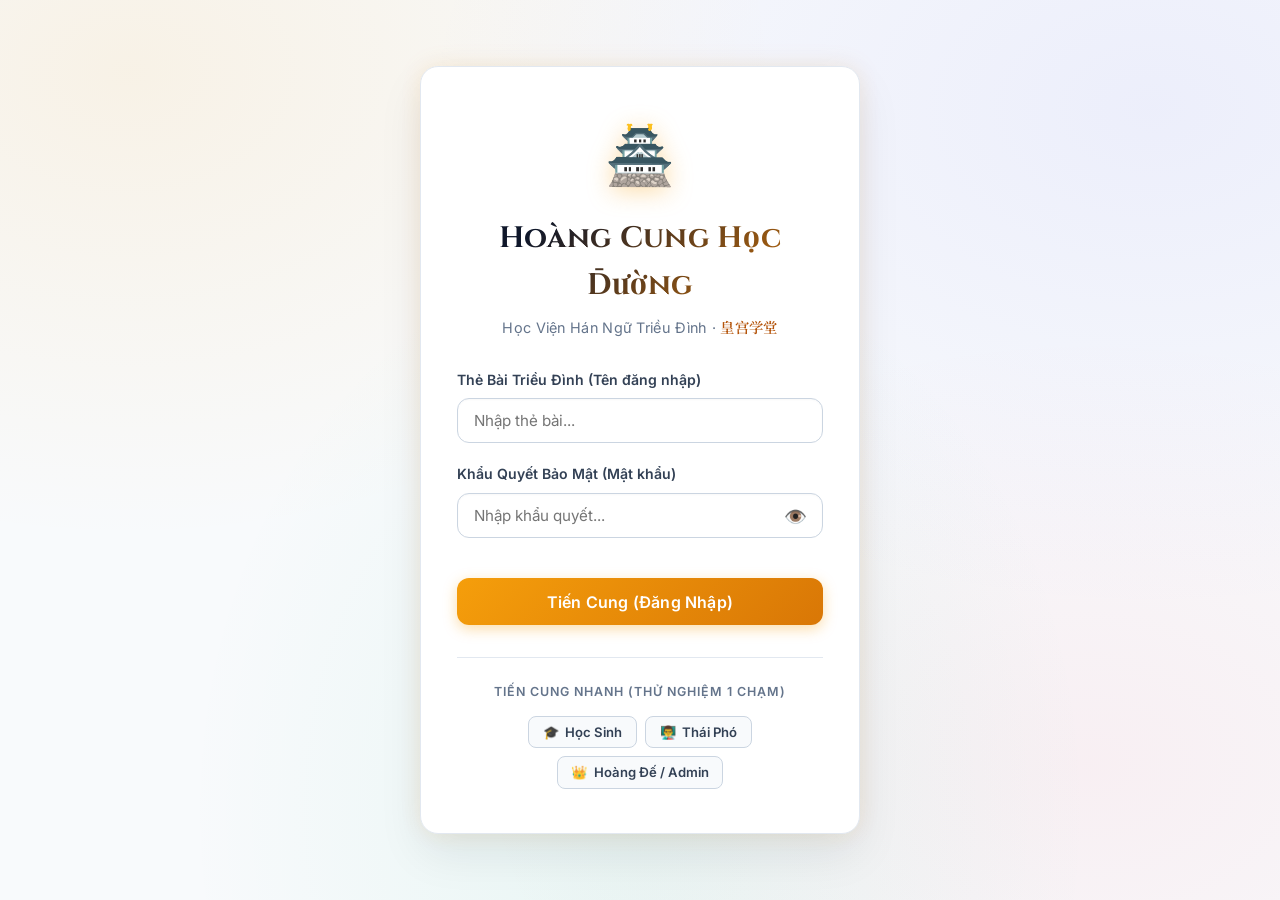
==== commit c26dad8d: "style: switch to bright, youthful, and vibrant theme with crisp cards and warm amber gold accents" ====
--- a/frontend/index.html
+++ b/frontend/index.html
@@ -18,57 +18,58 @@
         .login-card {
             width: 100%;
             max-width: 440px;
-            padding: 2.5rem 2rem;
+            padding: 2.75rem 2.25rem;
             text-align: center;
-            background: rgba(17, 24, 39, 0.85);
+            background: #FFFFFF;
             border: 1px solid var(--border-color);
-            box-shadow: 0 15px 40px rgba(0, 0, 0, 0.7), 0 0 30px rgba(212, 175, 55, 0.15);
+            box-shadow: 0 20px 45px rgba(15, 23, 42, 0.08), 0 0 25px rgba(245, 158, 11, 0.12);
             border-radius: var(--radius-lg);
             position: relative;
         }
 
         .login-logo {
-            font-size: 3.2rem;
+            font-size: 3.5rem;
             margin-bottom: 0.85rem;
-            filter: drop-shadow(0 0 15px rgba(212, 175, 55, 0.5));
+            filter: drop-shadow(0 4px 12px rgba(245, 158, 11, 0.35));
             animation: pulseGlow 3s infinite alternate;
         }
 
         @keyframes pulseGlow {
-            0% { transform: scale(1); filter: drop-shadow(0 0 10px rgba(212, 175, 55, 0.3)); }
-            100% { transform: scale(1.04); filter: drop-shadow(0 0 20px rgba(212, 175, 55, 0.7)); }
+            0% { transform: scale(1); filter: drop-shadow(0 2px 8px rgba(245, 158, 11, 0.25)); }
+            100% { transform: scale(1.05); filter: drop-shadow(0 6px 18px rgba(245, 158, 11, 0.45)); }
         }
 
         .login-card h1 {
-            font-size: 1.8rem;
+            font-size: 1.85rem;
             margin-bottom: 0.35rem;
-            background: linear-gradient(135deg, #FFF 10%, var(--gold-light) 60%, var(--gold-primary) 100%);
+            background: linear-gradient(135deg, #0F172A 20%, #D97706 100%);
             -webkit-background-clip: text;
             -webkit-text-fill-color: transparent;
         }
 
         .login-subtitle {
-            font-size: 0.88rem;
+            font-size: 0.9rem;
             color: var(--text-muted);
-            margin-bottom: 1.75rem;
-            letter-spacing: 0.5px;
+            margin-bottom: 1.85rem;
+            letter-spacing: 0.3px;
         }
 
         .login-subtitle span {
-            color: var(--gold-primary);
+            color: var(--gold-light);
             font-weight: 600;
         }
 
         .error-message {
-            color: #FB7185;
-            background: rgba(225, 29, 72, 0.15);
-            border: 1px solid rgba(225, 29, 72, 0.3);
+            color: #DC2626;
+            background: #FEF2F2;
+            border: 1px solid #FECACA;
             padding: 0.75rem 1rem;
             border-radius: var(--radius-md);
             margin-bottom: 1.5rem;
             display: none;
             font-size: 0.88rem;
             text-align: left;
+            font-weight: 500;
         }
 
         .password-container {
@@ -84,14 +85,14 @@
             border: none;
             color: var(--text-muted);
             cursor: pointer;
-            font-size: 1.1rem;
+            font-size: 1.15rem;
             padding: 4px;
         }
 
         .demo-accounts {
             margin-top: 2rem;
             padding-top: 1.5rem;
-            border-top: 1px solid var(--border-subtle);
+            border-top: 1px solid var(--border-color);
         }
 
         .demo-title {
@@ -99,7 +100,8 @@
             color: var(--text-muted);
             text-transform: uppercase;
             letter-spacing: 1px;
-            margin-bottom: 0.75rem;
+            margin-bottom: 0.85rem;
+            font-weight: 600;
         }
 
         .demo-badges {
@@ -110,12 +112,13 @@
         }
 
         .demo-btn {
-            background: rgba(255, 255, 255, 0.05);
-            border: 1px solid var(--border-subtle);
-            color: var(--text-secondary);
-            padding: 0.4rem 0.75rem;
+            background: #F8FAFC;
+            border: 1px solid #CBD5E1;
+            color: #334155;
+            padding: 0.45rem 0.85rem;
             border-radius: var(--radius-sm);
-            font-size: 0.8rem;
+            font-size: 0.82rem;
+            font-weight: 600;
             cursor: pointer;
             transition: all 0.2s;
             display: flex;
@@ -124,10 +127,11 @@
         }
 
         .demo-btn:hover {
-            background: rgba(212, 175, 55, 0.15);
-            border-color: var(--gold-primary);
-            color: var(--gold-light);
+            background: #FFFBEB;
+            border-color: #FCD34D;
+            color: #92400E;
             transform: translateY(-1px);
+            box-shadow: 0 2px 6px rgba(245, 158, 11, 0.15);
         }
     </style>
 </head>
@@ -157,7 +161,7 @@
                     </div>
                 </div>
 
-                <button type="submit" class="btn btn-primary btn-block" style="padding: 0.85rem; font-size: 1rem; margin-top: 1rem;">
+                <button type="submit" class="btn btn-primary btn-block" style="padding: 0.85rem; font-size: 1rem; margin-top: 1.25rem;">
                     <span>Tiến Cung (Đăng Nhập)</span>
                 </button>
             </form>
--- a/frontend/css/style.css
+++ b/frontend/css/style.css
@@ -1,44 +1,47 @@
-@import url('https://fonts.googleapis.com/css2?family=Cinzel:wght@500;600;700;800&family=Inter:wght@300;400;500;600;700&family=Noto+Serif+SC:wght@500;600;700&family=Playfair+Display:ital,wght@0,600;0,700;1,600&display=swap');
+@import url('https://fonts.googleapis.com/css2?family=Cinzel:wght@600;700;800&family=Inter:wght@300;400;500;600;700&family=Noto+Serif+SC:wght@500;600;700&family=Playfair+Display:ital,wght@0,600;0,700;1,600&display=swap');
 
 :root {
-    /* Imperial Theme Palette */
-    --bg-main: #0B0F19;
-    --bg-secondary: #111827;
-    --bg-card: rgba(17, 24, 39, 0.78);
-    --bg-card-hover: rgba(28, 36, 56, 0.88);
-    --bg-glass: rgba(17, 24, 39, 0.72);
-    --bg-glass-light: rgba(255, 255, 255, 0.05);
-
-    --gold-primary: #D4AF37;
-    --gold-light: #F7E7A9;
-    --gold-dark: #9A7B1C;
-    --gold-glow: rgba(212, 175, 55, 0.35);
+    /* Youthful, Bright Imperial Education Palette */
+    --bg-main: #F8FAFC;
+    --bg-secondary: #FFFFFF;
+    --bg-card: #FFFFFF;
+    --bg-card-hover: #FFFFFF;
+    --bg-glass: rgba(255, 255, 255, 0.94);
+    --bg-glass-light: rgba(255, 255, 255, 0.8);
+
+    --gold-primary: #D97706;  /* Warm imperial amber-gold */
+    --gold-bright: #F59E0B;   /* Cheerful bright gold */
+    --gold-light: #B45309;    /* High-contrast amber for text */
+    --gold-subtle: #FEF3C7;   /* Soft golden background */
+    --gold-glow: rgba(245, 158, 11, 0.22);
     
     --crimson: #E11D48;
-    --crimson-glow: rgba(225, 29, 72, 0.3);
-    --jade: #10B981;
-    --jade-glow: rgba(16, 185, 129, 0.25);
-    --amber: #F59E0B;
-    --blue: #3B82F6;
-    --purple: #8B5CF6;
-
-    --text-primary: #F3F4F6;
-    --text-secondary: #9CA3AF;
-    --text-muted: #6B7280;
-    --text-gold: #FCD34D;
-
-    --border-color: rgba(212, 175, 55, 0.2);
-    --border-glow: 0 0 15px rgba(212, 175, 55, 0.15);
-    --border-subtle: rgba(255, 255, 255, 0.08);
+    --crimson-subtle: #FFE4E6;
+    --jade: #059669;
+    --jade-subtle: #D1FAE5;
+    --amber: #D97706;
+    --blue: #2563EB;
+    --blue-subtle: #DBEAFE;
+    --purple: #7C3AED;
+    --purple-subtle: #EDE9FE;
+
+    --text-primary: #0F172A;   /* Crisp slate for readability */
+    --text-secondary: #334155;
+    --text-muted: #64748B;
+    --text-gold: #92400E;
+
+    --border-color: #E2E8F0;
+    --border-gold: rgba(245, 158, 11, 0.35);
+    --border-subtle: #F1F5F9;
 
     --radius-sm: 8px;
     --radius-md: 12px;
     --radius-lg: 18px;
     --radius-full: 9999px;
 
-    --shadow-sm: 0 2px 8px rgba(0, 0, 0, 0.3);
-    --shadow-md: 0 8px 24px rgba(0, 0, 0, 0.45);
-    --shadow-gold: 0 4px 20px rgba(212, 175, 55, 0.2);
+    --shadow-sm: 0 1px 3px rgba(15, 23, 42, 0.05), 0 1px 2px rgba(15, 23, 42, 0.03);
+    --shadow-md: 0 10px 25px -5px rgba(15, 23, 42, 0.06), 0 8px 10px -6px rgba(15, 23, 42, 0.04);
+    --shadow-gold: 0 8px 25px rgba(245, 158, 11, 0.2);
 
     --sidebar-width: 270px;
     --topbar-height: 70px;
@@ -61,9 +64,10 @@
     color: var(--text-primary);
     line-height: 1.6;
     background-image: 
-        radial-gradient(ellipse at 15% 15%, rgba(212, 175, 55, 0.07) 0%, transparent 45%),
-        radial-gradient(ellipse at 85% 80%, rgba(225, 29, 72, 0.06) 0%, transparent 50%),
-        radial-gradient(circle at 50% 50%, rgba(16, 185, 129, 0.03) 0%, transparent 60%);
+        radial-gradient(ellipse at 10% 8%, rgba(245, 158, 11, 0.09) 0%, transparent 40%),
+        radial-gradient(ellipse at 90% 12%, rgba(99, 102, 241, 0.08) 0%, transparent 45%),
+        radial-gradient(ellipse at 50% 90%, rgba(16, 185, 129, 0.07) 0%, transparent 50%),
+        radial-gradient(ellipse at 85% 85%, rgba(244, 63, 94, 0.06) 0%, transparent 40%);
     background-attachment: fixed;
     overflow-x: hidden;
 }
@@ -71,14 +75,14 @@
 h1, h2, h3, h4, h5, h6, .royal-title {
     font-family: 'Cinzel', 'Playfair Display', serif;
     font-weight: 700;
-    letter-spacing: 0.5px;
-    color: var(--gold-light);
-    text-shadow: 0 2px 10px rgba(212, 175, 55, 0.2);
+    letter-spacing: 0.3px;
+    color: #1E293B;
 }
 
 .hanzi {
     font-family: 'Noto Serif SC', serif;
     font-weight: 600;
+    color: var(--gold-light);
 }
 
 a {
@@ -90,11 +94,11 @@
     font-family: inherit;
 }
 
-/* Glass Panels */
+/* Glass & Card Panels */
 .glass-panel {
     background: var(--bg-card);
-    backdrop-filter: blur(14px);
-    -webkit-backdrop-filter: blur(14px);
+    backdrop-filter: blur(12px);
+    -webkit-backdrop-filter: blur(12px);
     border: 1px solid var(--border-color);
     box-shadow: var(--shadow-md);
     border-radius: var(--radius-lg);
@@ -104,16 +108,9 @@
     transition: transform 0.25s ease, border-color 0.25s ease, box-shadow 0.25s ease;
 }
 
-.glass-panel::before {
-    content: '';
-    position: absolute;
-    top: 0; left: 0; right: 0;
-    height: 1px;
-    background: linear-gradient(90deg, transparent, rgba(212, 175, 55, 0.4), transparent);
-}
-
 .glass-panel:hover {
-    border-color: rgba(212, 175, 55, 0.35);
+    border-color: rgba(245, 158, 11, 0.4);
+    box-shadow: 0 15px 35px -5px rgba(15, 23, 42, 0.08);
 }
 
 /* App Container Layout */
@@ -126,7 +123,7 @@
 /* Desktop Sidebar */
 .sidebar {
     width: var(--sidebar-width);
-    background: rgba(13, 17, 26, 0.94);
+    background: rgba(255, 255, 255, 0.96);
     backdrop-filter: blur(18px);
     -webkit-backdrop-filter: blur(18px);
     border-right: 1px solid var(--border-color);
@@ -138,6 +135,7 @@
     left: 0;
     z-index: 100;
     transition: transform 0.3s cubic-bezier(0.4, 0, 0.2, 1);
+    box-shadow: 4px 0 20px rgba(0, 0, 0, 0.02);
 }
 
 .sidebar-header {
@@ -145,27 +143,28 @@
     display: flex;
     align-items: center;
     gap: 1rem;
-    border-bottom: 1px solid var(--border-subtle);
-    background: linear-gradient(180deg, rgba(212, 175, 55, 0.08) 0%, transparent 100%);
+    border-bottom: 1px solid var(--border-color);
+    background: linear-gradient(180deg, #FFFBEB 0%, rgba(255, 255, 255, 0.8) 100%);
 }
 
 .sidebar-logo-icon {
     font-size: 2.2rem;
-    filter: drop-shadow(0 0 10px rgba(212, 175, 55, 0.4));
+    filter: drop-shadow(0 2px 8px rgba(245, 158, 11, 0.3));
 }
 
 .sidebar-brand h2 {
-    font-size: 1.15rem;
-    line-height: 1.25;
-    background: linear-gradient(135deg, #FFF 20%, var(--gold-light) 60%, var(--gold-primary) 100%);
+    font-size: 1.2rem;
+    line-height: 1.2;
+    background: linear-gradient(135deg, #0F172A 20%, #D97706 100%);
     -webkit-background-clip: text;
     -webkit-text-fill-color: transparent;
 }
 
 .sidebar-brand span {
-    font-size: 0.75rem;
+    font-size: 0.76rem;
     color: var(--text-muted);
-    letter-spacing: 1px;
+    letter-spacing: 0.8px;
+    font-weight: 600;
     text-transform: uppercase;
 }
 
@@ -198,23 +197,23 @@
 }
 
 .nav-item:hover {
-    background: rgba(212, 175, 55, 0.08);
+    background: #FFFBEB;
     color: var(--gold-light);
-    border-color: rgba(212, 175, 55, 0.15);
+    border-color: #FDE68A;
     transform: translateX(3px);
 }
 
 .nav-item.active {
-    background: linear-gradient(90deg, rgba(212, 175, 55, 0.18) 0%, rgba(212, 175, 55, 0.05) 100%);
-    color: var(--gold-light);
-    border-color: rgba(212, 175, 55, 0.35);
-    box-shadow: 0 0 15px rgba(212, 175, 55, 0.1);
+    background: linear-gradient(90deg, #FEF3C7 0%, #FFFBEB 100%);
+    color: #92400E;
+    border-color: #FCD34D;
+    box-shadow: 0 2px 10px rgba(245, 158, 11, 0.15);
     font-weight: 600;
 }
 
 .sidebar-footer {
     padding: 1.2rem;
-    border-top: 1px solid var(--border-subtle);
+    border-top: 1px solid var(--border-color);
 }
 
 /* Main Content Area */
@@ -244,9 +243,9 @@
 
 .menu-toggle {
     display: none;
-    background: rgba(255, 255, 255, 0.06);
-    border: 1px solid var(--border-subtle);
-    color: var(--gold-light);
+    background: #FFFFFF;
+    border: 1px solid var(--border-color);
+    color: var(--gold-primary);
     width: 42px;
     height: 42px;
     border-radius: var(--radius-md);
@@ -254,6 +253,7 @@
     font-size: 1.25rem;
     align-items: center;
     justify-content: center;
+    box-shadow: var(--shadow-sm);
 }
 
 .topbar-title h1 {
@@ -261,10 +261,11 @@
     display: flex;
     align-items: center;
     gap: 0.6rem;
+    color: #0F172A;
 }
 
 .topbar-title p {
-    font-size: 0.85rem;
+    font-size: 0.88rem;
     color: var(--text-muted);
 }
 
@@ -277,23 +278,25 @@
 /* Notifications Button */
 .notif-btn {
     position: relative;
-    background: rgba(255, 255, 255, 0.06);
+    background: #FFFFFF;
     border: 1px solid var(--border-color);
     width: 42px;
     height: 42px;
     border-radius: 50%;
-    color: var(--gold-light);
+    color: #334155;
     cursor: pointer;
     display: flex;
     align-items: center;
     justify-content: center;
     font-size: 1.2rem;
     transition: all 0.2s;
+    box-shadow: var(--shadow-sm);
 }
 
 .notif-btn:hover {
-    background: rgba(212, 175, 55, 0.15);
-    border-color: var(--gold-primary);
+    background: #FFFBEB;
+    border-color: #F59E0B;
+    color: var(--gold-primary);
 }
 
 .notif-badge {
@@ -311,7 +314,7 @@
     align-items: center;
     justify-content: center;
     padding: 0 4px;
-    box-shadow: 0 0 8px var(--crimson-glow);
+    box-shadow: 0 2px 6px rgba(225, 29, 72, 0.4);
 }
 
 /* User Profile Badge in Topbar */
@@ -319,23 +322,25 @@
     display: flex;
     align-items: center;
     gap: 0.85rem;
-    background: rgba(255, 255, 255, 0.04);
-    padding: 0.45rem 0.9rem;
+    background: #FFFFFF;
+    padding: 0.45rem 0.95rem;
     border-radius: var(--radius-full);
-    border: 1px solid var(--border-subtle);
+    border: 1px solid var(--border-color);
+    box-shadow: var(--shadow-sm);
 }
 
 .user-avatar {
     width: 38px;
     height: 38px;
     border-radius: 50%;
-    background: linear-gradient(135deg, var(--gold-dark), var(--gold-primary));
+    background: linear-gradient(135deg, #F59E0B, #D97706);
     display: flex;
     align-items: center;
     justify-content: center;
-    font-size: 1.2rem;
-    border: 2px solid var(--gold-primary);
-    box-shadow: 0 0 10px rgba(212, 175, 55, 0.3);
+    font-size: 1.15rem;
+    color: #FFFFFF;
+    font-weight: 700;
+    box-shadow: 0 2px 8px rgba(245, 158, 11, 0.35);
 }
 
 .user-meta {
@@ -349,8 +354,9 @@
 }
 
 .user-meta .role {
-    font-size: 0.72rem;
-    color: var(--gold-primary);
+    font-size: 0.74rem;
+    color: var(--gold-light);
+    font-weight: 600;
     text-transform: uppercase;
     letter-spacing: 0.5px;
 }
@@ -369,14 +375,16 @@
     gap: 1.25rem;
     padding: 1.35rem;
     position: relative;
+    background: #FFFFFF;
+    border: 1px solid var(--border-color);
 }
 
 .stat-icon {
     width: 52px;
     height: 52px;
     border-radius: var(--radius-md);
-    background: rgba(212, 175, 55, 0.1);
-    border: 1px solid rgba(212, 175, 55, 0.25);
+    background: #FFFBEB;
+    border: 1px solid #FDE68A;
     display: flex;
     align-items: center;
     justify-content: center;
@@ -393,6 +401,7 @@
     color: var(--text-muted);
     text-transform: uppercase;
     letter-spacing: 0.8px;
+    font-weight: 600;
     margin-bottom: 0.25rem;
 }
 
@@ -400,7 +409,7 @@
     font-size: 2rem;
     font-family: 'Cinzel', serif;
     font-weight: 700;
-    color: var(--gold-light);
+    color: #0F172A;
     line-height: 1.1;
 }
 
@@ -413,15 +422,15 @@
     border-radius: var(--radius-full);
     font-size: 0.85rem;
     font-weight: 600;
-    background: rgba(212, 175, 55, 0.12);
-    border: 1px solid var(--gold-primary);
-    color: var(--gold-light);
-    box-shadow: 0 0 10px rgba(212, 175, 55, 0.15);
+    background: #FFFBEB;
+    border: 1px solid #FCD34D;
+    color: #92400E;
+    box-shadow: 0 1px 3px rgba(245, 158, 11, 0.1);
 }
 
 .rank-badge.sm {
-    padding: 0.2rem 0.6rem;
-    font-size: 0.75rem;
+    padding: 0.2rem 0.65rem;
+    font-size: 0.78rem;
 }
 
 /* Buttons */
@@ -438,7 +447,7 @@
     cursor: pointer;
     transition: all 0.2s ease;
     text-decoration: none;
-    letter-spacing: 0.3px;
+    letter-spacing: 0.2px;
 }
 
 .btn:active {
@@ -446,43 +455,44 @@
 }
 
 .btn-primary {
-    background: linear-gradient(135deg, #D4AF37 0%, #B8860B 100%);
-    color: #0A0E17;
-    box-shadow: 0 4px 15px rgba(212, 175, 55, 0.35);
+    background: linear-gradient(135deg, #F59E0B 0%, #D97706 100%);
+    color: #FFFFFF;
+    box-shadow: 0 4px 14px rgba(245, 158, 11, 0.35);
 }
 
 .btn-primary:hover {
-    background: linear-gradient(135deg, #F3E5AB 0%, #D4AF37 100%);
-    box-shadow: 0 6px 20px rgba(212, 175, 55, 0.5);
+    background: linear-gradient(135deg, #FBBF24 0%, #F59E0B 100%);
+    box-shadow: 0 6px 18px rgba(245, 158, 11, 0.45);
     transform: translateY(-2px);
 }
 
 .btn-secondary {
-    background: rgba(255, 255, 255, 0.06);
-    border: 1px solid var(--border-color);
-    color: var(--gold-light);
+    background: #FFFFFF;
+    border: 1px solid #CBD5E1;
+    color: #334155;
+    box-shadow: var(--shadow-sm);
 }
 
 .btn-secondary:hover {
-    background: rgba(212, 175, 55, 0.12);
-    border-color: var(--gold-primary);
+    background: #F8FAFC;
+    border-color: #94A3B8;
+    color: #0F172A;
+}
+
+.btn-danger {
+    background: linear-gradient(135deg, #F43F5E 0%, #E11D48 100%);
     color: #FFF;
-}
-
-.btn-danger {
-    background: linear-gradient(135deg, #E11D48 0%, #9F1239 100%);
+    box-shadow: 0 4px 14px rgba(225, 29, 72, 0.3);
+}
+
+.btn-danger:hover {
+    background: linear-gradient(135deg, #FB7185 0%, #F43F5E 100%);
+}
+
+.btn-success {
+    background: linear-gradient(135deg, #10B981 0%, #059669 100%);
     color: #FFF;
-    box-shadow: 0 4px 15px var(--crimson-glow);
-}
-
-.btn-danger:hover {
-    background: linear-gradient(135deg, #F43F5E 0%, #E11D48 100%);
-}
-
-.btn-success {
-    background: linear-gradient(135deg, #10B981 0%, #047857 100%);
-    color: #FFF;
-    box-shadow: 0 4px 15px var(--jade-glow);
+    box-shadow: 0 4px 14px rgba(16, 185, 129, 0.3);
 }
 
 .btn-sm {
@@ -504,9 +514,9 @@
 .input-group label {
     display: block;
     margin-bottom: 0.45rem;
-    font-size: 0.86rem;
-    font-weight: 500;
-    color: var(--gold-light);
+    font-size: 0.88rem;
+    font-weight: 600;
+    color: #334155;
 }
 
 input[type="text"],
@@ -518,23 +528,24 @@
 textarea {
     width: 100%;
     padding: 0.75rem 1rem;
-    background: rgba(13, 17, 26, 0.75);
-    border: 1px solid var(--border-color);
+    background: #FFFFFF;
+    border: 1px solid #CBD5E1;
     border-radius: var(--radius-md);
     color: var(--text-primary);
     font-size: 0.95rem;
     outline: none;
     transition: all 0.25s ease;
+    box-shadow: inset 0 1px 2px rgba(0, 0, 0, 0.03);
 }
 
 input:focus, select:focus, textarea:focus {
-    border-color: var(--gold-primary);
-    box-shadow: 0 0 12px var(--gold-glow);
-    background: rgba(13, 17, 26, 0.95);
+    border-color: #F59E0B;
+    box-shadow: 0 0 0 3px rgba(245, 158, 11, 0.18);
+    background: #FFFFFF;
 }
 
 select option {
-    background: var(--bg-secondary);
+    background: #FFFFFF;
     color: var(--text-primary);
 }
 
@@ -544,7 +555,8 @@
     overflow-x: auto;
     -webkit-overflow-scrolling: touch;
     border-radius: var(--radius-md);
-    border: 1px solid var(--border-subtle);
+    border: 1px solid var(--border-color);
+    background: #FFFFFF;
 }
 
 table {
@@ -555,23 +567,23 @@
 }
 
 thead {
-    background: rgba(212, 175, 55, 0.08);
+    background: #F8FAFC;
 }
 
 th {
-    padding: 1rem 1.1rem;
+    padding: 0.9rem 1.1rem;
     font-family: 'Cinzel', serif;
     font-size: 0.85rem;
-    font-weight: 600;
-    color: var(--gold-light);
+    font-weight: 700;
+    color: #475569;
     letter-spacing: 0.5px;
     border-bottom: 1px solid var(--border-color);
 }
 
 td {
-    padding: 1rem 1.1rem;
+    padding: 0.95rem 1.1rem;
     font-size: 0.92rem;
-    border-bottom: 1px solid var(--border-subtle);
+    border-bottom: 1px solid var(--border-color);
     color: var(--text-primary);
 }
 
@@ -580,7 +592,7 @@
 }
 
 tbody tr:hover {
-    background: rgba(212, 175, 55, 0.05);
+    background: #FFFBEB;
 }
 
 tbody tr:last-child td {
@@ -598,27 +610,26 @@
     font-weight: 600;
 }
 
-.badge-success { background: rgba(16, 185, 129, 0.15); color: #34D399; border: 1px solid rgba(16, 185, 129, 0.3); }
-.badge-warning { background: rgba(245, 158, 11, 0.15); color: #FBBF24; border: 1px solid rgba(245, 158, 11, 0.3); }
-.badge-danger { background: rgba(225, 29, 72, 0.15); color: #FB7185; border: 1px solid rgba(225, 29, 72, 0.3); }
-.badge-info { background: rgba(59, 130, 246, 0.15); color: #60A5FA; border: 1px solid rgba(59, 130, 246, 0.3); }
-.badge-gold { background: rgba(212, 175, 55, 0.18); color: var(--gold-light); border: 1px solid var(--gold-primary); }
+.badge-success { background: #ECFDF5; color: #059669; border: 1px solid #A7F3D0; }
+.badge-warning { background: #FFFBEB; color: #D97706; border: 1px solid #FDE68A; }
+.badge-danger { background: #FEF2F2; color: #DC2626; border: 1px solid #FECACA; }
+.badge-info { background: #EFF6FF; color: #2563EB; border: 1px solid #BFDBFE; }
+.badge-gold { background: #FFFBEB; color: #92400E; border: 1px solid #FCD34D; }
 
 /* Progress Bar */
 .progress-container {
     width: 100%;
     height: 10px;
-    background: rgba(255, 255, 255, 0.08);
+    background: #E2E8F0;
     border-radius: var(--radius-full);
     overflow: hidden;
     position: relative;
-    border: 1px solid var(--border-subtle);
 }
 
 .progress-bar-fill {
     height: 100%;
-    background: linear-gradient(90deg, #D4AF37, #FBBF24);
-    box-shadow: 0 0 10px rgba(212, 175, 55, 0.5);
+    background: linear-gradient(90deg, #F59E0B, #FBBF24);
+    box-shadow: 0 0 10px rgba(245, 158, 11, 0.4);
     border-radius: var(--radius-full);
     transition: width 1s cubic-bezier(0.4, 0, 0.2, 1);
 }
@@ -628,9 +639,9 @@
     display: none;
     position: fixed;
     top: 0; left: 0; right: 0; bottom: 0;
-    background: rgba(5, 8, 15, 0.85);
-    backdrop-filter: blur(10px);
-    -webkit-backdrop-filter: blur(10px);
+    background: rgba(15, 23, 42, 0.45);
+    backdrop-filter: blur(8px);
+    -webkit-backdrop-filter: blur(8px);
     z-index: 1000;
     align-items: center;
     justify-content: center;
@@ -639,15 +650,15 @@
 }
 
 .modal-content {
-    background: var(--bg-secondary);
-    border: 1px solid var(--gold-primary);
+    background: #FFFFFF;
+    border: 1px solid var(--border-color);
     border-radius: var(--radius-lg);
     width: 100%;
     max-width: 650px;
     max-height: 90vh;
     overflow-y: auto;
     padding: 2rem;
-    box-shadow: 0 20px 50px rgba(0, 0, 0, 0.7), 0 0 25px rgba(212, 175, 55, 0.2);
+    box-shadow: 0 25px 50px -12px rgba(15, 23, 42, 0.25);
     position: relative;
     animation: slideUp 0.25s cubic-bezier(0.16, 1, 0.3, 1);
 }
@@ -663,6 +674,7 @@
 
 .modal-header h2 {
     font-size: 1.4rem;
+    color: #0F172A;
 }
 
 .modal-close-btn {
@@ -708,8 +720,7 @@
 
 .tab-btn.active {
     color: var(--gold-light);
-    border-bottom-color: var(--gold-primary);
-    text-shadow: 0 0 10px rgba(212, 175, 55, 0.3);
+    border-bottom-color: var(--gold-bright);
 }
 
 .tab-content {
@@ -721,7 +732,7 @@
     animation: fadeIn 0.3s ease;
 }
 
-/* Toast Notifications Container */
+/* Toast Notifications */
 #toastContainer {
     position: fixed;
     top: 20px;
@@ -736,13 +747,12 @@
 }
 
 .toast {
-    background: rgba(17, 24, 39, 0.95);
+    background: #FFFFFF;
     border: 1px solid var(--border-color);
     border-radius: var(--radius-md);
     padding: 0.9rem 1.2rem;
     color: var(--text-primary);
-    box-shadow: 0 10px 30px rgba(0, 0, 0, 0.5);
-    backdrop-filter: blur(12px);
+    box-shadow: 0 10px 30px rgba(0, 0, 0, 0.12);
     display: flex;
     align-items: center;
     gap: 0.8rem;
@@ -751,16 +761,17 @@
     transition: all 0.25s ease;
 }
 
-.toast.toast-success { border-color: var(--jade); }
+.toast.toast-success { border-left: 4px solid var(--jade); }
 .toast.toast-success .toast-icon { color: var(--jade); }
-.toast.toast-error { border-color: var(--crimson); }
+.toast.toast-error { border-left: 4px solid var(--crimson); }
 .toast.toast-error .toast-icon { color: var(--crimson); }
-.toast.toast-info { border-color: var(--gold-primary); }
-.toast.toast-info .toast-icon { color: var(--gold-primary); }
+.toast.toast-info { border-left: 4px solid var(--gold-bright); }
+.toast.toast-info .toast-icon { color: var(--gold-bright); }
 
 .toast-body {
     flex: 1;
     font-size: 0.88rem;
+    font-weight: 500;
 }
 
 /* Mobile Bottom Navigation Bar */
@@ -771,7 +782,7 @@
     left: 0;
     right: 0;
     height: var(--mobile-nav-height);
-    background: rgba(13, 17, 26, 0.96);
+    background: rgba(255, 255, 255, 0.97);
     backdrop-filter: blur(20px);
     -webkit-backdrop-filter: blur(20px);
     border-top: 1px solid var(--border-color);
@@ -779,6 +790,7 @@
     justify-content: space-around;
     align-items: center;
     padding: 0 0.5rem;
+    box-shadow: 0 -4px 15px rgba(0, 0, 0, 0.04);
 }
 
 .mobile-nav-link {
@@ -789,7 +801,7 @@
     gap: 0.2rem;
     color: var(--text-muted);
     font-size: 0.72rem;
-    font-weight: 500;
+    font-weight: 600;
     padding: 0.4rem 0.6rem;
     border-radius: var(--radius-sm);
     transition: color 0.2s;
@@ -802,10 +814,6 @@
 
 .mobile-nav-link.active, .mobile-nav-link:hover {
     color: var(--gold-light);
-}
-
-.mobile-nav-link.active .nav-icon {
-    filter: drop-shadow(0 0 6px rgba(212, 175, 55, 0.5));
 }
 
 /* Backdrop for Mobile Drawer */
@@ -813,7 +821,7 @@
     display: none;
     position: fixed;
     top: 0; left: 0; right: 0; bottom: 0;
-    background: rgba(0, 0, 0, 0.6);
+    background: rgba(15, 23, 42, 0.4);
     backdrop-filter: blur(4px);
     z-index: 99;
 }
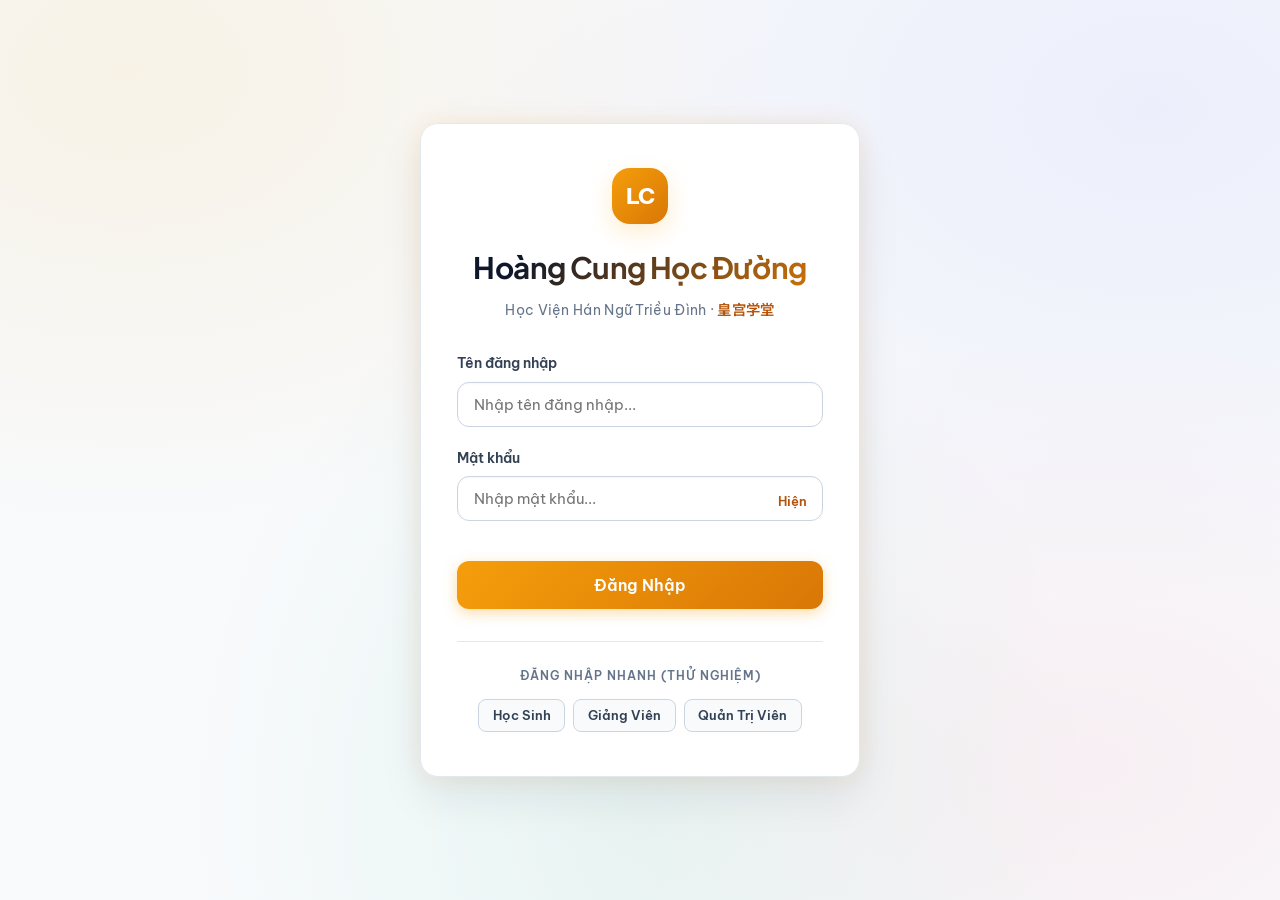
==== commit e6143361: "style: remove decorative emoji icons across all frontend pages for a minimalist professional interfa" ====
--- a/frontend/index.html
+++ b/frontend/index.html
@@ -139,7 +139,7 @@
 
     <div class="login-wrapper">
         <div class="glass-panel login-card animate-fade-in">
-            <div class="login-logo">🏯</div>
+            <div class="login-logo-badge">LC</div>
             <h1>Hoàng Cung Học Đường</h1>
             <p class="login-subtitle">Học Viện Hán Ngữ Triều Đình · <span class="hanzi">皇宫学堂</span></p>
 
@@ -147,36 +147,36 @@
 
             <form id="loginForm">
                 <div class="input-group">
-                    <label for="username">Thẻ Bài Triều Đình (Tên đăng nhập)</label>
-                    <input type="text" id="username" placeholder="Nhập thẻ bài..." required autocomplete="username">
+                    <label for="username">Tên đăng nhập</label>
+                    <input type="text" id="username" placeholder="Nhập tên đăng nhập..." required autocomplete="username">
                 </div>
 
                 <div class="input-group">
-                    <label for="password">Khẩu Quyết Bảo Mật (Mật khẩu)</label>
+                    <label for="password">Mật khẩu</label>
                     <div class="password-container">
-                        <input type="password" id="password" placeholder="Nhập khẩu quyết..." required autocomplete="current-password">
+                        <input type="password" id="password" placeholder="Nhập mật khẩu..." required autocomplete="current-password">
                         <button type="button" class="toggle-password" onclick="togglePasswordVisibility()" title="Ẩn/Hiện mật khẩu">
-                            <span id="togglePassIcon">👁️</span>
+                            <span id="togglePassIcon" style="font-size: 0.82rem; font-weight: 600; color: var(--gold-light);">Hiện</span>
                         </button>
                     </div>
                 </div>
 
                 <button type="submit" class="btn btn-primary btn-block" style="padding: 0.85rem; font-size: 1rem; margin-top: 1.25rem;">
-                    <span>Tiến Cung (Đăng Nhập)</span>
+                    <span>Đăng Nhập</span>
                 </button>
             </form>
 
             <div class="demo-accounts">
-                <div class="demo-title">Tiến Cung Nhanh (Thử Nghiệm 1 Chạm)</div>
+                <div class="demo-title">Đăng Nhập Nhanh (Thử Nghiệm)</div>
                 <div class="demo-badges">
                     <button class="demo-btn" onclick="quickLogin('student01', 'student123')">
-                        <span>🎓</span> Học Sinh
+                        Học Sinh
                     </button>
                     <button class="demo-btn" onclick="quickLogin('teacher01', 'teacher123')">
-                        <span>👨‍🏫</span> Thái Phó
+                        Giảng Viên
                     </button>
                     <button class="demo-btn" onclick="quickLogin('admin', 'admin123')">
-                        <span>👑</span> Hoàng Đế / Admin
+                        Quản Trị Viên
                     </button>
                 </div>
             </div>
--- a/frontend/css/style.css
+++ b/frontend/css/style.css
@@ -1,4 +1,4 @@
-@import url('https://fonts.googleapis.com/css2?family=Cinzel:wght@600;700;800&family=Inter:wght@300;400;500;600;700&family=Noto+Serif+SC:wght@500;600;700&family=Playfair+Display:ital,wght@0,600;0,700;1,600&display=swap');
+@import url('https://fonts.googleapis.com/css2?family=Be+Vietnam+Pro:ital,wght@0,300;0,400;0,500;0,600;0,700;0,800;1,400&family=Plus+Jakarta+Sans:wght@500;600;700;800&family=Noto+Sans+SC:wght@500;600;700&display=swap');
 
 :root {
     /* Youthful, Bright Imperial Education Palette */
@@ -59,7 +59,7 @@
 html, body {
     width: 100%;
     min-height: 100vh;
-    font-family: 'Inter', -apple-system, BlinkMacSystemFont, "Segoe UI", Roboto, sans-serif;
+    font-family: 'Be Vietnam Pro', -apple-system, BlinkMacSystemFont, "Segoe UI", Roboto, sans-serif;
     background-color: var(--bg-main);
     color: var(--text-primary);
     line-height: 1.6;
@@ -73,14 +73,14 @@
 }
 
 h1, h2, h3, h4, h5, h6, .royal-title {
-    font-family: 'Cinzel', 'Playfair Display', serif;
+    font-family: 'Plus Jakarta Sans', 'Be Vietnam Pro', sans-serif;
     font-weight: 700;
-    letter-spacing: 0.3px;
+    letter-spacing: -0.02em;
     color: #1E293B;
 }
 
 .hanzi {
-    font-family: 'Noto Serif SC', serif;
+    font-family: 'Noto Sans SC', sans-serif;
     font-weight: 600;
     color: var(--gold-light);
 }
@@ -147,9 +147,24 @@
     background: linear-gradient(180deg, #FFFBEB 0%, rgba(255, 255, 255, 0.8) 100%);
 }
 
+.sidebar-logo-badge {
+    width: 36px;
+    height: 36px;
+    border-radius: var(--radius-md);
+    background: linear-gradient(135deg, #F59E0B 0%, #D97706 100%);
+    color: #FFFFFF;
+    font-weight: 800;
+    font-size: 0.95rem;
+    display: flex;
+    align-items: center;
+    justify-content: center;
+    letter-spacing: -0.5px;
+    box-shadow: 0 4px 12px rgba(245, 158, 11, 0.25);
+    flex-shrink: 0;
+}
+
 .sidebar-logo-icon {
-    font-size: 2.2rem;
-    filter: drop-shadow(0 2px 8px rgba(245, 158, 11, 0.3));
+    display: none;
 }
 
 .sidebar-brand h2 {
@@ -180,8 +195,7 @@
 .nav-item {
     display: flex;
     align-items: center;
-    gap: 0.9rem;
-    padding: 0.85rem 1.1rem;
+    padding: 0.8rem 1.1rem;
     color: var(--text-secondary);
     border-radius: var(--radius-md);
     font-weight: 500;
@@ -191,9 +205,7 @@
 }
 
 .nav-item .nav-icon {
-    font-size: 1.25rem;
-    width: 24px;
-    text-align: center;
+    display: none;
 }
 
 .nav-item:hover {
@@ -245,12 +257,13 @@
     display: none;
     background: #FFFFFF;
     border: 1px solid var(--border-color);
-    color: var(--gold-primary);
-    width: 42px;
-    height: 42px;
+    color: var(--text-primary);
+    padding: 0.45rem 0.85rem;
+    height: 38px;
     border-radius: var(--radius-md);
     cursor: pointer;
-    font-size: 1.25rem;
+    font-size: 0.85rem;
+    font-weight: 600;
     align-items: center;
     justify-content: center;
     box-shadow: var(--shadow-sm);
@@ -371,25 +384,17 @@
 
 .stat-card {
     display: flex;
-    align-items: center;
-    gap: 1.25rem;
+    flex-direction: column;
+    justify-content: center;
     padding: 1.35rem;
-    position: relative;
     background: #FFFFFF;
     border: 1px solid var(--border-color);
+    border-radius: var(--radius-lg);
+    gap: 0.4rem;
 }
 
 .stat-icon {
-    width: 52px;
-    height: 52px;
-    border-radius: var(--radius-md);
-    background: #FFFBEB;
-    border: 1px solid #FDE68A;
-    display: flex;
-    align-items: center;
-    justify-content: center;
-    font-size: 1.7rem;
-    flex-shrink: 0;
+    display: none !important;
 }
 
 .stat-info {
@@ -407,7 +412,7 @@
 
 .stat-value {
     font-size: 2rem;
-    font-family: 'Cinzel', serif;
+    font-family: 'Plus Jakarta Sans', 'Be Vietnam Pro', sans-serif;
     font-weight: 700;
     color: #0F172A;
     line-height: 1.1;
@@ -572,7 +577,7 @@
 
 th {
     padding: 0.9rem 1.1rem;
-    font-family: 'Cinzel', serif;
+    font-family: 'Plus Jakarta Sans', 'Be Vietnam Pro', sans-serif;
     font-size: 0.85rem;
     font-weight: 700;
     color: #475569;
@@ -795,25 +800,40 @@
 
 .mobile-nav-link {
     display: flex;
-    flex-direction: column;
     align-items: center;
     justify-content: center;
-    gap: 0.2rem;
     color: var(--text-muted);
-    font-size: 0.72rem;
-    font-weight: 600;
-    padding: 0.4rem 0.6rem;
-    border-radius: var(--radius-sm);
-    transition: color 0.2s;
-    min-width: 55px;
+    font-size: 0.82rem;
+    font-weight: 600;
+    padding: 0.5rem 0.85rem;
+    border-radius: var(--radius-md);
+    transition: all 0.2s;
+    background: transparent;
 }
 
 .mobile-nav-link .nav-icon {
-    font-size: 1.25rem;
+    display: none !important;
 }
 
 .mobile-nav-link.active, .mobile-nav-link:hover {
-    color: var(--gold-light);
+    color: #92400E;
+    background: #FEF3C7;
+}
+
+.login-logo-badge {
+    width: 56px;
+    height: 56px;
+    margin: 0 auto 1.25rem auto;
+    border-radius: var(--radius-lg);
+    background: linear-gradient(135deg, #F59E0B 0%, #D97706 100%);
+    color: #FFFFFF;
+    font-weight: 800;
+    font-size: 1.4rem;
+    display: flex;
+    align-items: center;
+    justify-content: center;
+    letter-spacing: -0.5px;
+    box-shadow: var(--shadow-gold);
 }
 
 /* Backdrop for Mobile Drawer */
